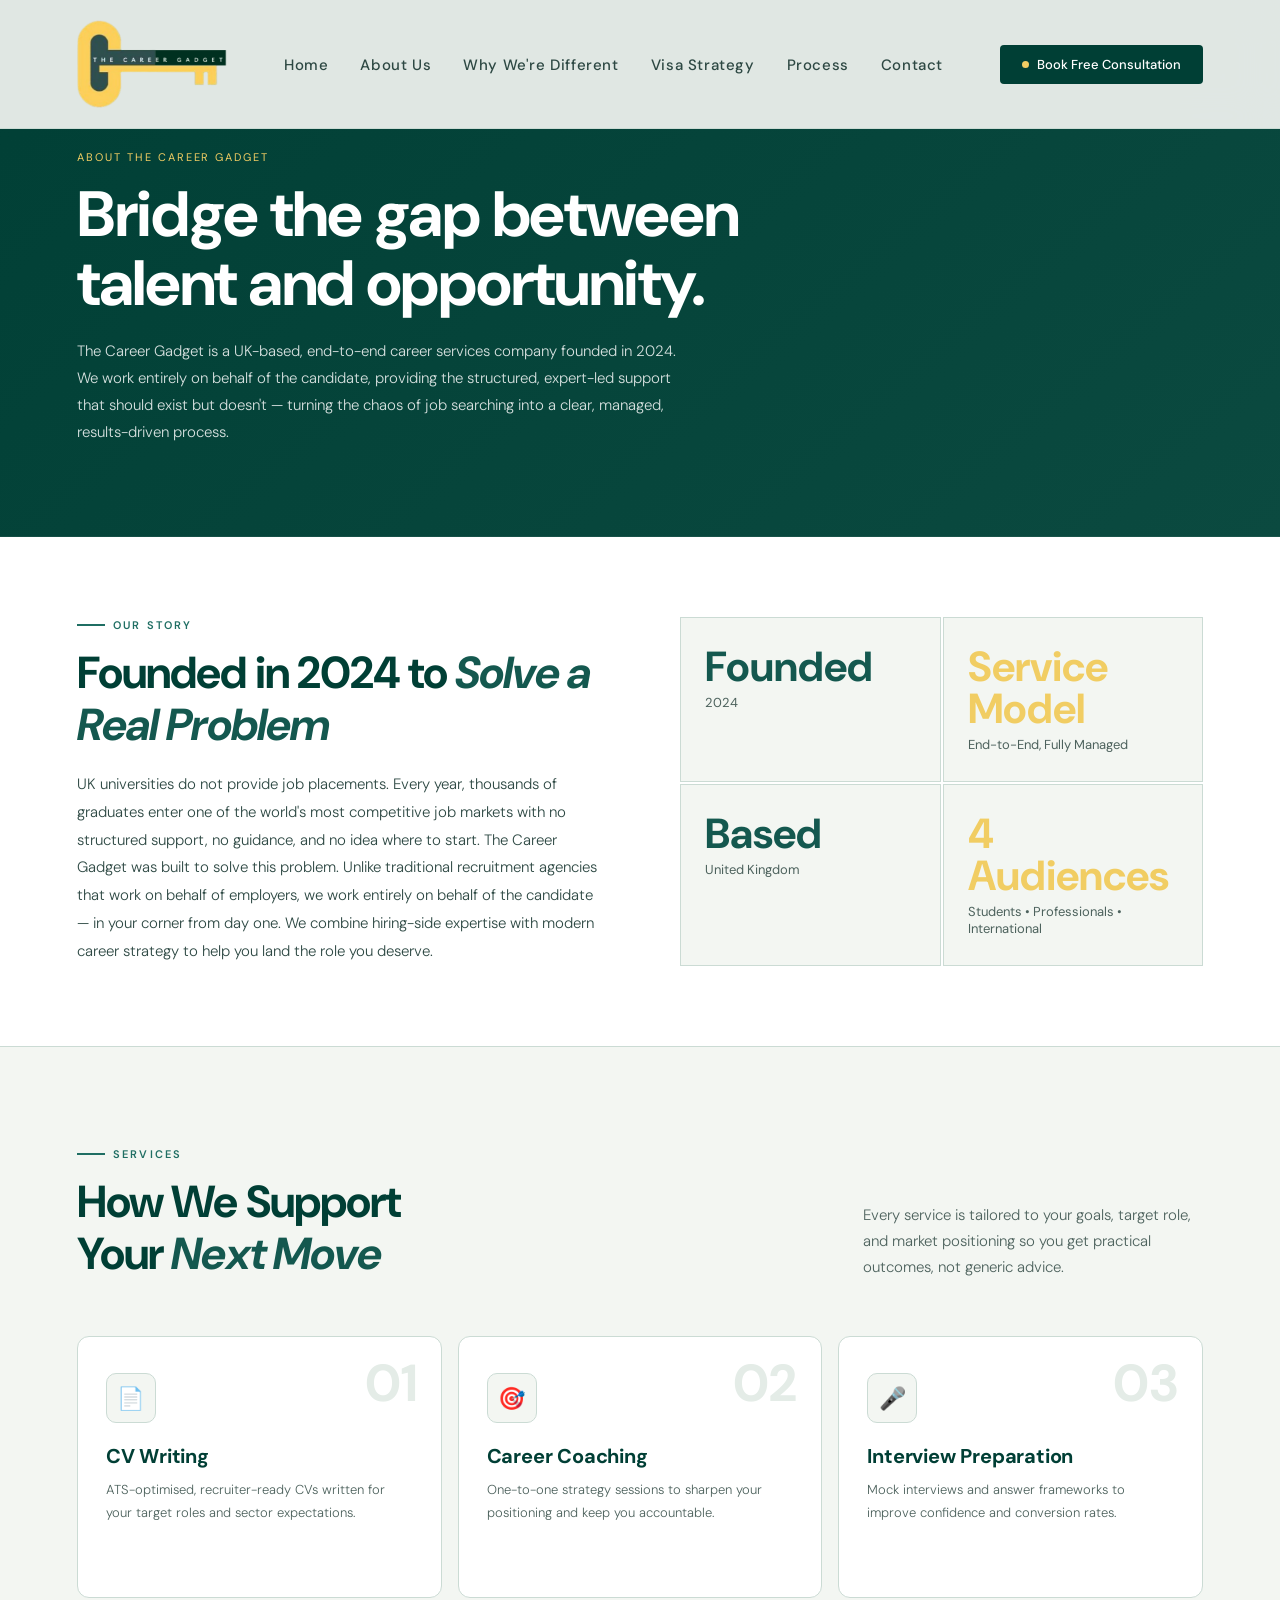
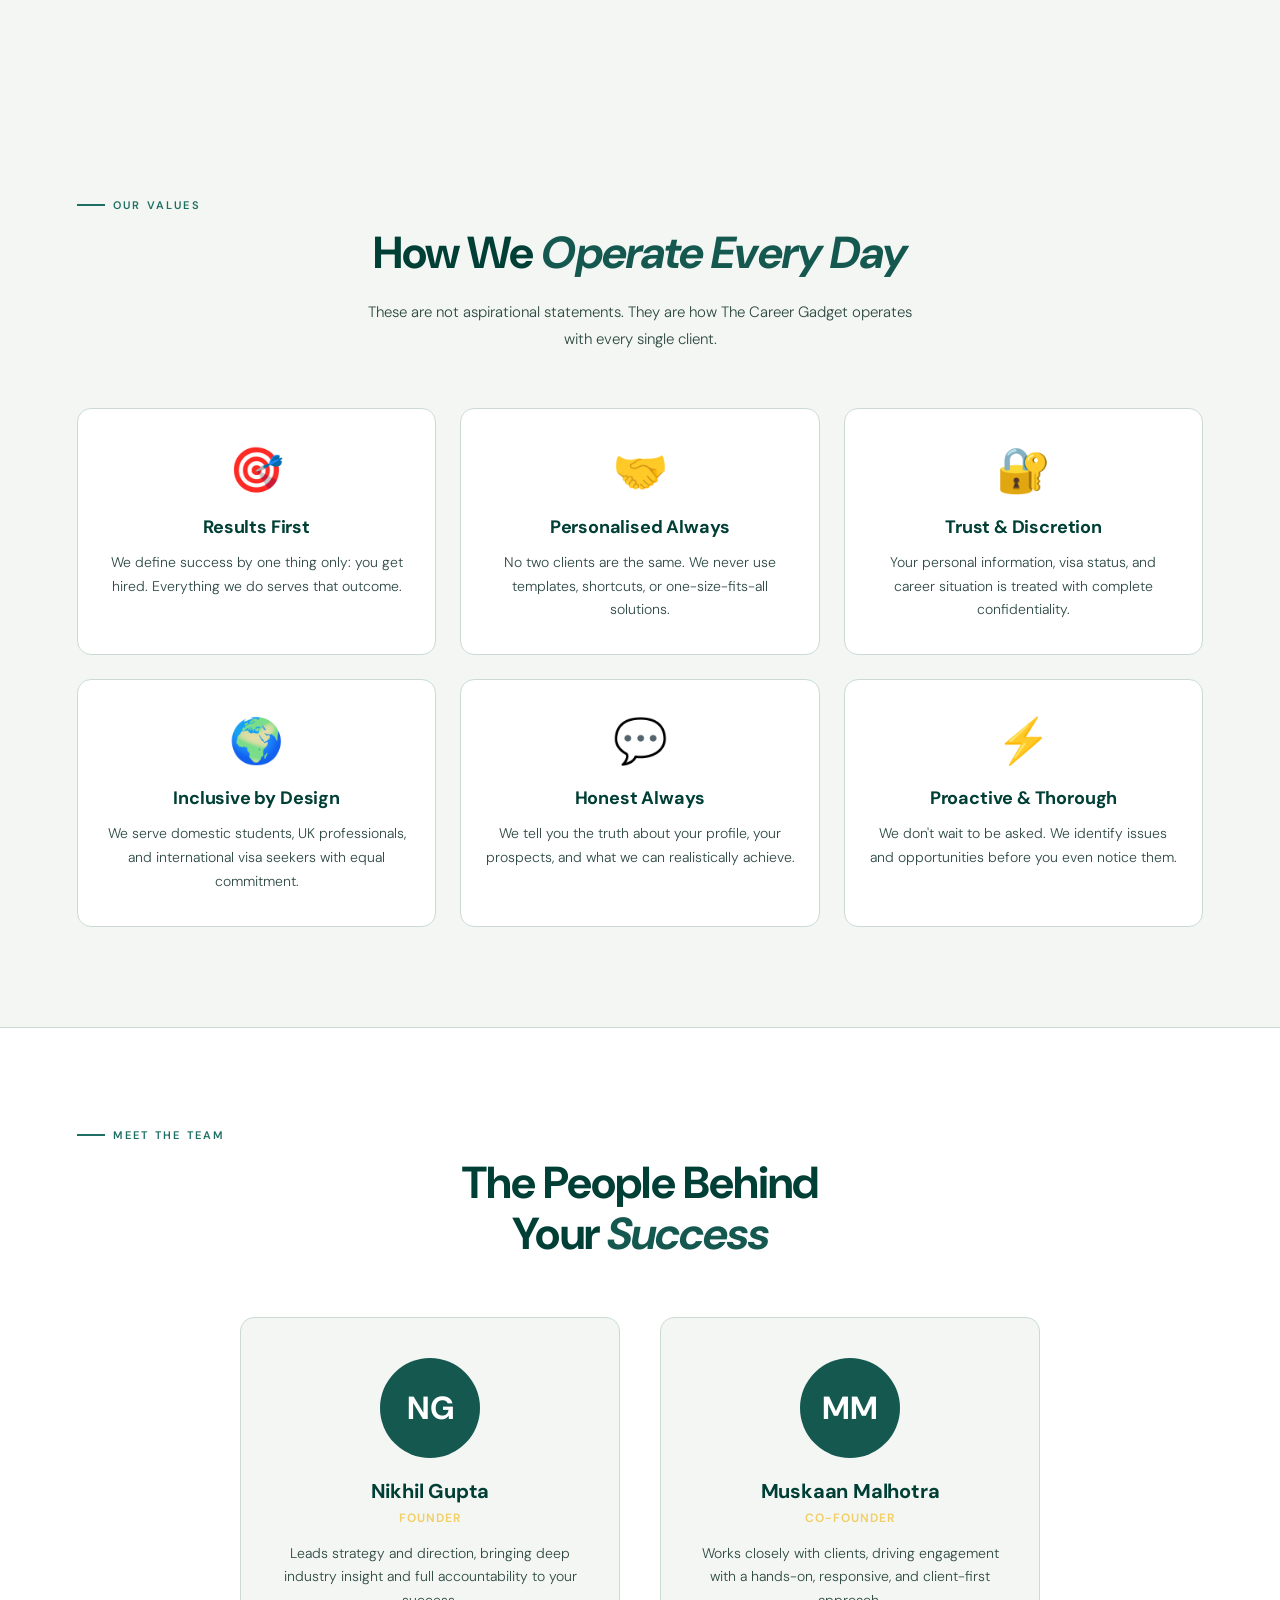
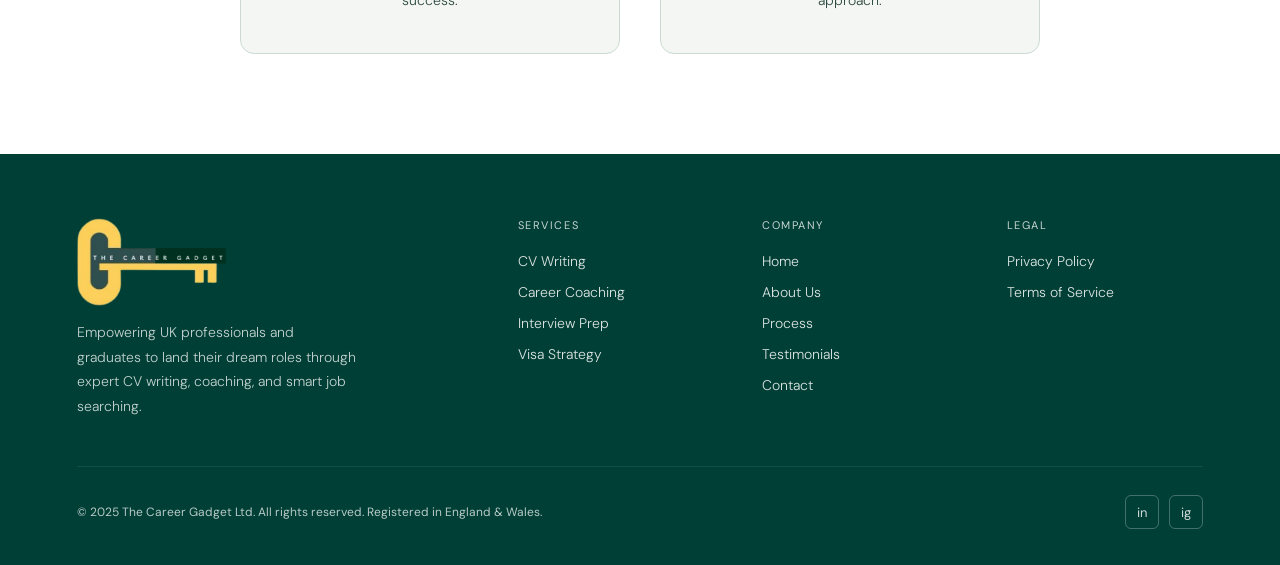
==== about-us/index.html @ 5dcfc193 "route changes" ====
<!DOCTYPE html>
<html lang="en">
<head>
<meta charset="UTF-8"/>
<meta name="viewport" content="width=device-width, initial-scale=1.0"/>
<title>About Us — The Career Gadget</title>
<link href="https://fonts.googleapis.com/css2?family=Playfair+Display:ital,wght@0,400;0,700;1,400;1,700&family=DM+Sans:wght@300;400;500&display=swap" rel="stylesheet"/>
<link rel="stylesheet" href="/css/styles.css"/>
</head>
<body>

<nav id="nav">
  <a href="#" class="logo brand-lockup" aria-label="The Career Gadget">
    <img src="/careerlogo.png" alt="The Career Gadget logo">
  </a>
 <ul class="nav-center" id="navMenu">
    <li><a href="/">Home</a></li>
    <li><a href="/about-us">About Us</a></li>
    <li><a href="/#difference">Why We're Different</a></li>
    <li><a href="/visa-sponsorship">Visa Strategy</a></li>
    <li><a href="/#process">Process</a></li>
    <li><a href="/contact">Contact</a></li>
  </ul>
  <button class="nav-menu-toggle" id="menuToggle" aria-label="Toggle menu">
    <span></span>
    <span></span>
    <span></span>
  </button>
  <a href="/contact" class="nav-btn"><span class="nav-btn-dot"></span> Book Free Consultation</a>
</nav>
<section class="about-page-hero">
  <div class="about-page-tag reveal">About The Career Gadget</div>
  <h1 class="about-page-title reveal">Bridge the gap between talent and opportunity.</h1>
  <p class="about-page-sub reveal">The Career Gadget is a UK-based, end-to-end career services company founded in 2024. We work entirely on behalf of the candidate, providing the structured, expert-led support that should exist but doesn't — turning the chaos of job searching into a clear, managed, results-driven process.</p>
</section>

<section class="about-strip" id="about">
  <div class="about-main reveal">
    <div class="about-text-tag">Our Story</div>
    <h2 class="about-h2">Founded in 2024 to <em>Solve a Real Problem</em></h2>
    <p class="about-body">UK universities do not provide job placements. Every year, thousands of graduates enter one of the world's most competitive job markets with no structured support, no guidance, and no idea where to start. The Career Gadget was built to solve this problem. Unlike traditional recruitment agencies that work on behalf of employers, we work entirely on behalf of the candidate — in your corner from day one. We combine hiring-side expertise with modern career strategy to help you land the role you deserve.</p>
  </div>
  <div class="about-stats reveal reveal-d1">
    <div class="astat"><div class="astat-num blue">Founded</div><div class="astat-label">2024</div></div>
    <div class="astat"><div class="astat-num orange">Service Model</div><div class="astat-label">End-to-End, Fully Managed</div></div>
    <div class="astat"><div class="astat-num blue">Based</div><div class="astat-label">United Kingdom</div></div>
    <div class="astat"><div class="astat-num orange">4 Audiences</div><div class="astat-label">Students • Professionals • International</div></div>
  </div>
</section>

<section class="services" id="services">
  <div class="services-top">
    <div>
      <div class="about-text-tag reveal">Services</div>
      <h2 class="about-h2 reveal" style="margin-bottom:0">How We Support<br>Your <em>Next Move</em></h2>
    </div>
    <p class="services-top-right reveal">Every service is tailored to your goals, target role, and market positioning so you get practical outcomes, not generic advice.</p>
  </div>
  <div class="svc-grid">
    <div class="svc reveal"><div class="svc-num">01</div><div class="svc-ico">📄</div><h3 class="svc-name">CV Writing</h3><p class="svc-desc">ATS-optimised, recruiter-ready CVs written for your target roles and sector expectations.</p><a href="/contact" class="svc-link">Claim Your Free Consultation →</a></div>
    <div class="svc reveal reveal-d1"><div class="svc-num">02</div><div class="svc-ico">🎯</div><h3 class="svc-name">Career Coaching</h3><p class="svc-desc">One-to-one strategy sessions to sharpen your positioning and keep you accountable.</p><a href="/contact" class="svc-link">Claim Your Free Consultation →</a></div>
    <div class="svc reveal reveal-d2"><div class="svc-num">03</div><div class="svc-ico">🎤</div><h3 class="svc-name">Interview Preparation</h3><p class="svc-desc">Mock interviews and answer frameworks to improve confidence and conversion rates.</p><a href="/contact" class="svc-link">Claim Your Free Consultation →</a></div>
  </div>
</section>

<!-- VALUES SECTION -->
<section class="values-section">
  <div class="values-header">
    <div class="about-text-tag reveal">Our Values</div>
    <h2 class="about-h2 reveal">How We <em>Operate Every Day</em></h2>
    <p style="font-size:15px;color:var(--ink3);max-width:560px;margin:0 auto;line-height:1.75;font-weight:300;margin-top:14px;text-align:center;" class="reveal">These are not aspirational statements. They are how The Career Gadget operates with every single client.</p>
  </div>
  <div class="values-grid">
    <div class="value-card reveal">
      <div class="value-icon">🎯</div>
      <h3>Results First</h3>
      <p>We define success by one thing only: you get hired. Everything we do serves that outcome.</p>
    </div>
    <div class="value-card reveal reveal-d1">
      <div class="value-icon">🤝</div>
      <h3>Personalised Always</h3>
      <p>No two clients are the same. We never use templates, shortcuts, or one-size-fits-all solutions.</p>
    </div>
    <div class="value-card reveal reveal-d2">
      <div class="value-icon">🔐</div>
      <h3>Trust & Discretion</h3>
      <p>Your personal information, visa status, and career situation is treated with complete confidentiality.</p>
    </div>
    <div class="value-card reveal reveal-d3">
      <div class="value-icon">🌍</div>
      <h3>Inclusive by Design</h3>
      <p>We serve domestic students, UK professionals, and international visa seekers with equal commitment.</p>
    </div>
    <div class="value-card reveal reveal-d1">
      <div class="value-icon">💬</div>
      <h3>Honest Always</h3>
      <p>We tell you the truth about your profile, your prospects, and what we can realistically achieve.</p>
    </div>
    <div class="value-card reveal reveal-d2">
      <div class="value-icon">⚡</div>
      <h3>Proactive & Thorough</h3>
      <p>We don't wait to be asked. We identify issues and opportunities before you even notice them.</p>
    </div>
  </div>
</section>

<!-- TEAM SECTION -->
<section class="team-section">
  <div class="team-header">
    <div class="about-text-tag reveal">Meet the Team</div>
    <h2 class="about-h2 reveal">The People Behind<br>Your <em>Success</em></h2>
  </div>
  <div class="team-grid">
    <div class="team-member reveal">
      <div class="member-avatar">NG</div>
      <div class="member-info">
        <h3 class="member-name">Nikhil Gupta</h3>
        <div class="member-role">Founder</div>
        <p class="member-bio">Leads strategy and direction, bringing deep industry insight and full accountability to your success.</p>
      </div>
    </div>
    
    <div class="team-member reveal reveal-d1">
      <div class="member-avatar">MM</div>
      <div class="member-info">
        <h3 class="member-name">Muskaan Malhotra</h3>
        <div class="member-role">Co-founder</div>
        <p class="member-bio">Works closely with clients, driving engagement with a hands-on, responsive, and client-first approach.</p>
      </div>
    </div>
  </div>
</section>

<footer>
  <div class="footer-grid">
    <div class="footer-brand">
      <a href="/" class="logo brand-lockup on-dark" aria-label="The Career Gadget">
        <img src="/careerlogo.png" alt="The Career Gadget logo">
      </a>
      <p>Empowering UK professionals and graduates to land their dream roles through expert CV writing, coaching, and smart job searching.</p>
    </div>
    <div class="footer-col"><div class="footer-col-head">Services</div><ul><li><a href="/about-us#services">CV Writing</a></li><li><a href="/about-us#services">Career Coaching</a></li><li><a href="/about-us#services">Interview Prep</a></li><li><a href="/visa-sponsorship">Visa Strategy</a></li></ul></div>
    <div class="footer-col"><div class="footer-col-head">Company</div><ul><li><a href="/#home">Home</a></li><li><a href="/about-us#about">About Us</a></li><li><a href="/#process">Process</a></li><li><a href="/#testimonials">Testimonials</a></li><li><a href="/#contact">Contact</a></li></ul></div>
    <div class="footer-col"><div class="footer-col-head">Legal</div><ul><li><a href="/privacy-policy">Privacy Policy</a></li><li><a href="/terms-of-service">Terms of Service</a></li></ul></div>
  </div>
  <div class="footer-bottom">
    <span class="footer-copy">© 2025 The Career Gadget Ltd. All rights reserved. Registered in England &amp; Wales.</span>
    <div class="footer-socials">
      <a href="https://www.linkedin.com/company/104402816/admin/dashboard/" class="f-social" target="_blank" rel="noopener" aria-label="LinkedIn">in</a>
      <a href="https://www.instagram.com/careergadget?igsh=MW9oeWhsaGYyYWRyaQ==" class="f-social" target="_blank" rel="noopener" aria-label="Instagram">ig</a>
    </div>
  </div>
</footer>

<script src="/js/main.js?v=20260328-2"></script>
</body>
</html>
---- css/styles.css ----
﻿  :root {
    --ink:      #003F35;
    --ink2:     #0B4A40;
    --ink3:     #2D4843;
    --slate:    #4D625D;
    --paper:    #F3F6F2;
    --paper2:   #E4ECE7;
    --white:    #FFFFFF;
    --accent:   #14584F;
    --accent2:  #1F6E63;
    --pop:      #F1CD63;
    --pop2:     #E4BB4B;
    --border:   #CBDBD4;
  }
  *, *::before, *::after { margin:0; padding:0; box-sizing:border-box; }
  html { scroll-behavior:smooth; }
  body { font-family:'DM Sans', sans-serif; background: var(--paper); color: var(--ink); overflow-x: hidden; }

  /* NAV */
  nav {
    position:fixed; top:0; left:0; right:0; z-index:100;
    display:flex; align-items:center; justify-content:space-between;
    padding: 20px 6vw;
    background: rgba(243,246,242,0.92);
    backdrop-filter: blur(20px);
    border-bottom: 1px solid var(--border);
    transition: padding .3s;
  }
  nav.scrolled { padding:13px 6vw; }
  .logo { display:flex; align-items:center; text-decoration:none; }
  .brand-lockup svg, .brand-lockup img { width:150px; height:auto; display:block; }
  .brand-key-c, .brand-key-shaft, .brand-key-tooth { fill:var(--pop); }
  .brand-key-cut { fill:var(--ink); }
  .brand-strip { fill:#3D5250; }
  .brand-text { fill:#F7FAF7; font-family:'DM Sans', sans-serif; font-size:8px; font-weight:500; letter-spacing:4px; dominant-baseline:middle; }
  .brand-lockup.on-dark .brand-strip { fill:#59706C; }
  .brand-lockup.on-dark .brand-text { fill:#FFFFFF; }
  .logo-name { font-family: 'DM Sans', sans-serif; font-size:17px; font-weight:700; color: var(--ink); letter-spacing:-.01em; }
  .logo-name span { color: var(--pop); }
  .nav-center { display:flex; gap:32px; list-style:none; }
  .nav-center a { text-decoration:none; color:var(--ink3); font-size:15px; font-weight:500; letter-spacing:.04em; transition: color .2s; position:relative; }
  .nav-center a::after { content:''; position:absolute; bottom:-4px; left:0; right:0; height:1px; background:var(--pop); transform:scaleX(0); transform-origin:left; transition:transform .25s; }
  .nav-center a:hover { color:var(--ink); }
  .nav-center a:hover::after { transform:scaleX(1); }
  .nav-btn { display:flex; align-items:center; gap:8px; padding:11px 22px; background: var(--ink); color: var(--white); font-family:'DM Sans', sans-serif; font-size:13px; font-weight:500; border:none; border-radius:4px; cursor:pointer; text-decoration:none; transition: background .25s; }
  .nav-btn:hover { background: var(--accent); }
  .nav-btn-dot { width:7px; height:7px; border-radius:50%; background:var(--pop); }

  /* HERO */
  .hero { min-height:100vh; padding:160px 6vw 80px; display:grid; grid-template-columns:1fr 1fr; gap:60px; align-items:center; position:relative; overflow:hidden; background: var(--paper); }
  .hero-label { display:inline-flex; align-items:center; gap:8px; padding:7px 14px; background: var(--white); border:1px solid var(--border); border-radius:100px; font-size:12px; font-weight:500; color:var(--ink3); letter-spacing:.04em; margin-bottom:32px; opacity:0; animation: fadeUp .7s .1s forwards; margin-top:0; }
  .hero-left { position:relative; z-index:1; }
  .hero-label { display:inline-flex; align-items:center; gap:8px; padding:7px 14px; background: var(--white); border:1px solid var(--border); border-radius:100px; font-size:12px; font-weight:500; color:var(--ink3); letter-spacing:.04em; margin-bottom:32px; opacity:0; animation: fadeUp .7s .1s forwards; }
  .hero-label-dot { width:6px; height:6px; border-radius:50%; background:var(--pop); }
  .hero-h1 { font-family: 'DM Sans', sans-serif; font-size: clamp(44px, 5.5vw, 78px); font-weight:700; line-height:1.08; letter-spacing:-.02em; opacity:0; animation: fadeUp .8s .22s forwards; }
  .hero-h1 em { font-style:italic; color:var(--pop); }
  .hero-h1 .uw { position:relative; white-space:nowrap; }
  .hero-h1 .uw::after { content:''; position:absolute; bottom:4px; left:0; right:0; height:3px; background: var(--accent); border-radius:2px; }
  .hero-body { margin-top:24px; font-size:17px; line-height:1.8; font-weight:300; color:var(--ink3); max-width:460px; opacity:0; animation: fadeUp .8s .36s forwards; }
  .hero-ctas { display:flex; gap:12px; margin-top:40px; flex-wrap:wrap; opacity:0; animation: fadeUp .8s .48s forwards; }
  .cta-main { padding:16px 32px; background: var(--pop); color: var(--ink); font-family:'DM Sans', sans-serif; font-size:14px; font-weight:700; border:none; border-radius:4px; cursor:pointer; text-decoration:none; transition: background .25s, transform .25s, box-shadow .25s; box-shadow: 0 6px 24px rgba(241,205,99,.28); }
  .cta-main:hover { background:var(--pop2); transform:translateY(-2px); box-shadow:0 12px 32px rgba(241,205,99,.35); }
  .cta-link { padding:16px 28px; background: transparent; color: var(--ink); font-family:'DM Sans', sans-serif; font-size:14px; font-weight:500; border: 1px solid var(--border); border-radius:4px; cursor:pointer; text-decoration:none; display:flex; align-items:center; gap:8px; transition: border-color .25s, color .25s; }
  .cta-link:hover { border-color:var(--ink); }
  .cta-link-arrow { transition: transform .25s; }
  .cta-link:hover .cta-link-arrow { transform:translateX(4px); }
  .hero-trust { margin-top:48px; display:flex; align-items:center; gap:20px; opacity:0; animation: fadeUp .8s .6s forwards; }
  .hero-avatars { display:flex; }
  .hero-avatar { width:34px; height:34px; border-radius:50%; border:2px solid var(--paper); display:flex; align-items:center; justify-content:center; font-size:11px; font-weight:700; margin-left:-8px; background:var(--accent); color:var(--white); }
  .hero-avatar:first-child { margin-left:0; }
  .hero-avatar:nth-child(2) { background:#2B6C63; }
  .hero-avatar:nth-child(3) { background:#1F5A52; }
  .hero-avatar:nth-child(4) { background:var(--pop); color:var(--ink); }
  .hero-trust-text { font-size:13px; color:var(--ink3); }
  .hero-trust-text strong { color:var(--ink); }

  /* HERO RIGHT */
  .hero-right { position:relative; z-index:1; opacity:0; animation: fadeUp .9s .5s forwards; }
  .hero-card-main { background: var(--white); border: 1px solid var(--border); border-radius:16px; padding:32px; box-shadow: 0 20px 60px rgba(0,0,0,.07); }
  .hcm-top { display:flex; justify-content:space-between; align-items:flex-start; margin-bottom:24px; }
  .hcm-label { font-size:11px; letter-spacing:.1em; text-transform:uppercase; color:var(--ink3); }
  .hcm-score { font-family: 'DM Sans', sans-serif; font-size:48px; font-weight:700; line-height:1; color:var(--ink); }
  .hcm-score span { font-size:20px; color:var(--slate); }
  .hcm-status { padding:6px 12px; background:#E9F3EE; color:#1E6A50; font-size:11px; font-weight:500; border-radius:100px; }
  .hcm-name { font-size:16px; font-weight:500; margin-bottom:2px; }
  .hcm-role { font-size:13px; color:var(--ink3); margin-bottom:20px; }
  .skill-bars { display:flex; flex-direction:column; gap:12px; }
  .sbar-top { display:flex; justify-content:space-between; font-size:12px; margin-bottom:5px; }
  .sbar-label { color:var(--ink3); }
  .sbar-val { font-weight:500; }
  .sbar-track { height:5px; background:var(--paper2); border-radius:3px; }
  .sbar-fill { height:5px; border-radius:3px; }
  .sbar-fill.blue { background: var(--accent); }
  .sbar-fill.orange { background: var(--pop); }
  .sbar-fill.green { background: #4CAF50; }
  .hero-mini-cards { display:grid; grid-template-columns:1fr 1fr; gap:12px; margin-top:12px; }
  .hero-mini { background:var(--paper); border:1px solid var(--border); border-radius:10px; padding:16px; }
  .hero-mini-icon { font-size:20px; margin-bottom:8px; }
  .hero-mini-val { font-family: 'DM Sans', sans-serif; font-size:26px; font-weight:700; line-height:1; }
  .hero-mini-val.orange { color:var(--pop); }
  .hero-mini-val.blue { color:var(--accent); }
  .hero-mini-sub { font-size:11px; color:var(--ink3); margin-top:3px; }
  .hero-card-float { position:absolute; bottom:-24px; left:-20px; background:var(--ink); color:var(--white); border-radius:12px; padding:16px 20px; box-shadow:0 16px 48px rgba(0,0,0,.18); display:flex; align-items:center; gap:12px; min-width:220px; }
  .hcf-icon { font-size:22px; }
  .hcf-text { font-size:12px; font-weight:500; }
  .hcf-sub { font-size:11px; color:rgba(255,255,255,.78); margin-top:2px; }

  /* MARQUEE */
  .marquee-bar { background:var(--ink); color:var(--white); padding:14px 0; overflow:hidden; white-space:nowrap; border-top:1px solid rgba(255,255,255,.05); }
  .marquee-inner { display:inline-flex; gap:48px; animation: marquee 25s linear infinite; }
  .marquee-item { font-size:13px; font-weight:300; letter-spacing:.06em; display:flex; align-items:center; gap:14px; flex-shrink:0; }
  .marquee-dot { width:5px; height:5px; border-radius:50%; background:var(--pop); }
  @keyframes marquee { from { transform:translateX(0); } to { transform:translateX(-50%); } }

  /* ABOUT */
  .about-strip { padding:80px 6vw; background:var(--white); display:grid; grid-template-columns:1fr 1fr; gap:80px; align-items:center; border-bottom:1px solid var(--border); }
  .about-text-tag { font-size:11px; letter-spacing:.2em; text-transform:uppercase; color:var(--accent2); font-weight:600; margin-bottom:16px; display:flex; align-items:center; gap:8px; }
  .about-text-tag::before { content:''; width:28px; height:2px; background:var(--accent2); }
  .about-h2 { font-family: 'DM Sans', sans-serif; font-size: clamp(28px, 3.5vw, 46px); font-weight:700; line-height:1.15; letter-spacing:-.02em; margin-bottom:20px; }
  .about-h2 em { font-style:italic; color:var(--accent); }
  .about-body { font-size:15px; line-height:1.85; color:var(--ink3); font-weight:300; }
  .about-stats { display:grid; grid-template-columns:1fr 1fr; gap:2px; }
  .astat { background:var(--paper); padding:28px 24px; border:1px solid var(--border); }
  .astat-num { font-family: 'DM Sans', sans-serif; font-size:42px; font-weight:700; line-height:1; }
  .astat-num.orange { color:var(--pop); }
  .astat-num.blue { color:var(--accent); }
  .astat-label { font-size:13px; color:var(--slate); margin-top:6px; }

  /* SERVICES */
  .services { padding:100px 6vw; background:var(--paper); }
  .services-top { display:flex; justify-content:space-between; align-items:flex-end; margin-bottom:56px; flex-wrap:wrap; gap:24px; }
  .services-top-right { max-width:340px; font-size:15px; color:var(--slate); line-height:1.75; font-weight:300; }
  .svc-grid { display:grid; grid-template-columns:repeat(3, 1fr); gap:16px; }
  .svc { background:var(--white); border:1px solid var(--border); border-radius:12px; padding:36px 28px; position:relative; overflow:hidden; cursor:default; transition: border-color .3s, transform .3s, box-shadow .3s; }
  .svc:hover { border-color:var(--accent); transform:translateY(-4px); box-shadow:0 16px 48px rgba(0,0,0,.07); }
  .svc-num { position:absolute; top:20px; right:24px; font-family:'DM Sans', sans-serif; font-size:52px; font-weight:700; line-height:1; color:var(--paper2); transition:color .3s; }
  .svc:hover .svc-num { color:rgba(241,205,99,.14); }
  .svc-ico { width:50px; height:50px; border-radius:10px; background:var(--paper); border:1px solid var(--border); display:flex; align-items:center; justify-content:center; font-size:22px; margin-bottom:20px; transition: background .3s, border-color .3s; }
  .svc:hover .svc-ico { background:rgba(241,205,99,.18); border-color:rgba(241,205,99,.35); }
  .svc-name { font-family: 'DM Sans', sans-serif; font-size:20px; font-weight:700; margin-bottom:10px; letter-spacing:-.01em; }
  .svc-desc { font-size:13px; line-height:1.75; color:var(--slate); font-weight:300; }
  .svc-link { display:inline-flex; align-items:center; gap:6px; margin-top:18px; font-size:13px; font-weight:500; color:var(--accent); text-decoration:none; opacity:0; transform:translateY(4px); transition: opacity .3s, transform .3s; }
  .svc:hover .svc-link { opacity:1; transform:translateY(0); }

  /* PROCESS */
  .process { padding:100px 6vw; background:var(--ink); color:var(--white); }
  .process-top { text-align:center; margin-bottom:72px; }
  .process-tag { display:inline-block; font-size:11px; letter-spacing:.18em; text-transform:uppercase; color:var(--pop); margin-bottom:16px; }
  .process-h2 { font-family: 'DM Sans', sans-serif; font-size: clamp(32px, 4vw, 52px); font-weight:700; letter-spacing:-.02em; line-height:1.1; color:var(--white); }
  .process-h2 em { font-style:italic; color:var(--pop); }
  .process-steps-row { display:grid; grid-template-columns:repeat(5, 1fr); gap:0; position:relative; }
  .process-steps-row::before { content:''; position:absolute; top:44px; left:12.5%; right:12.5%; height:1px; background: repeating-linear-gradient(90deg, rgba(241,205,99,.55) 0, rgba(241,205,99,.55) 8px, transparent 8px, transparent 16px); }
  .pstep { padding:0 24px; text-align:center; position:relative; z-index:1; }
  .pstep-circle { width:88px; height:88px; border-radius:50%; background: var(--ink2); border:1px solid rgba(255,255,255,.1); display:flex; flex-direction:column; align-items:center; justify-content:center; margin:0 auto 24px; font-family: 'DM Sans', sans-serif; transition: background .3s, border-color .3s; }
  .pstep:hover .pstep-circle { background:var(--pop); border-color:var(--pop); }
  .pstep-circle-num { font-size:28px; font-weight:700; line-height:1; }
  .pstep-circle-sub { font-size:9px; letter-spacing:.1em; text-transform:uppercase; color:rgba(255,255,255,.74); margin-top:2px; }
  .pstep-title { font-family: 'DM Sans', sans-serif; font-size:18px; font-weight:700; margin-bottom:10px; }
  .pstep-desc { font-size:13px; color:rgba(255,255,255,.78); line-height:1.7; font-weight:300; }
  .pstep:hover .pstep-circle,
  .pstep:hover .pstep-circle .pstep-circle-sub { color:var(--ink); }

  /* TESTIMONIALS */
  .testimonials { padding:100px 6vw; background:var(--paper2); }
  .testi-top { display:flex; justify-content:space-between; align-items:flex-end; margin-bottom:56px; flex-wrap:wrap; gap:20px; }
  .testi-h2 { font-family: 'DM Sans', sans-serif; font-size: clamp(32px, 4vw, 50px); font-weight:700; letter-spacing:-.02em; line-height:1.1; }
  .testi-h2 em { font-style:italic; color:var(--pop); }
  .testi-link { font-size:14px; color:var(--ink3); text-decoration:none; display:flex; align-items:center; gap:6px; }
  .testi-link:hover { color:var(--ink); }
  .testi-grid { display:grid; grid-template-columns:1.2fr 1fr 1fr; gap:16px; }
  .tcard { background:var(--white); border:1px solid var(--border); border-radius:12px; padding:32px; display:flex; flex-direction:column; justify-content:space-between; transition: box-shadow .3s, transform .3s; }
  .tcard:hover { box-shadow:0 20px 60px rgba(0,0,0,.07); transform:translateY(-3px); }
  .tcard.featured { background:var(--ink); color:var(--white); border-color:var(--ink); }
  .tcard-stars { color:var(--pop); font-size:14px; margin-bottom:16px; }
  .tcard-quote { font-family: 'DM Sans', sans-serif; font-size:15px; line-height:1.85; font-style:italic; color:var(--ink3); flex:1; }
  .tcard.featured .tcard-quote { color:rgba(255,255,255,.8); }
  .tcard-sep { height:1px; background:var(--border); margin:20px 0; }
  .tcard.featured .tcard-sep { background:rgba(255,255,255,.1); }
  .tcard-foot { display:flex; flex-direction:column; align-items:center; gap:12px; text-align:center; }
  .tcard-av { width:40px; height:40px; border-radius:50%; flex-shrink:0; display:flex; align-items:center; justify-content:center; font-weight:700; font-size:14px; color:var(--white); background:var(--accent); }
  .tcard.featured .tcard-av { background:var(--pop); }
  .tcard-name { font-size:14px; font-weight:500; }
  .tcard.featured .tcard-name { color:var(--white); }
  .tcard-role { font-size:12px; color:var(--slate); margin-top:1px; }
  .tcard.featured .tcard-role { color:rgba(255,255,255,.78); }

  /* MEET THE TEAM */
  .team { padding:100px 6vw; background:var(--white); }
  .team-top { text-align:center; margin-bottom:64px; }
  .team-tag { font-size:11px; letter-spacing:.18em; text-transform:uppercase; color:var(--pop); margin-bottom:14px; }
  .team-h2 { font-family: 'DM Sans', sans-serif; font-size:clamp(32px, 4vw, 52px); font-weight:700; letter-spacing:-.02em; line-height:1.1; }
  .team-h2 em { font-style:italic; color:var(--accent); }
  .team-sub { font-size:15px; color:var(--slate); margin-top:14px; font-weight:300; max-width:560px; margin-left:auto; margin-right:auto; line-height:1.75; }
  .team-grid { display:grid; grid-template-columns:repeat(4, 1fr); gap:24px; }
  .tcard { background:var(--paper); border:1px solid var(--border); border-radius:16px; padding:36px 24px 28px; display:flex; flex-direction:column; align-items:center; text-align:center; transition:border-color .3s, transform .3s, box-shadow .3s; }
  .tcard:hover { border-color:var(--accent); transform:translateY(-5px); box-shadow:0 24px 64px rgba(0,63,53,.09); }
  .tcard-avatar { width:76px; height:76px; border-radius:50%; display:flex; align-items:center; justify-content:center; font-family: 'DM Sans', sans-serif; font-size:22px; font-weight:700; color:var(--white); margin-bottom:20px; flex-shrink:0; box-shadow:0 6px 20px rgba(0,0,0,.15); }
  .tcard-name { font-family: 'DM Sans', sans-serif; font-size:18px; font-weight:700; color:var(--ink); letter-spacing:-.01em; margin-bottom:6px; }
  .tcard-role { font-size:11px; letter-spacing:.12em; text-transform:uppercase; color:var(--accent2); font-weight:600; margin-bottom:16px; line-height:1.5; }
  .tcard-bio { font-size:13.5px; color:var(--slate); line-height:1.75; font-weight:300; flex:1; margin-bottom:24px; }
  .tcard-link { font-size:13px; font-weight:500; color:var(--accent); text-decoration:none; letter-spacing:.02em; border-bottom:1px solid var(--border); padding-bottom:2px; transition:color .2s, border-color .2s; }
  .tcard-link:hover { color:var(--ink); border-color:var(--ink); }

  /* CTA */
  .cta { padding:100px 6vw; background:var(--paper); display:grid; grid-template-columns:1fr 1fr; gap:80px; align-items:center; border-top:1px solid var(--border); }
  .cta-tag { font-size:11px; letter-spacing:.18em; text-transform:uppercase; color:var(--pop); margin-bottom:16px; display:block; }
  .cta-h2 { font-family: 'DM Sans', sans-serif; font-size: clamp(34px, 4vw, 54px); font-weight:700; line-height:1.1; letter-spacing:-.02em; margin-bottom:20px; }
  .cta-h2 em { font-style:italic; color:var(--pop); }
  .cta-body { font-size:15px; color:var(--slate); line-height:1.8; font-weight:300; margin-bottom:36px; }
  .cta-btns { display:flex; gap:12px; flex-wrap:wrap; }
  .cta-right { display:flex; flex-direction:column; gap:16px; }
  .cta-form-card { background:var(--white); border:1px solid var(--border); border-radius:12px; padding:32px; box-shadow:0 8px 32px rgba(0,0,0,.05); }
  .form-label { font-size:12px; font-weight:500; color:var(--ink3); margin-bottom:6px; display:block; }
  .form-input { width:100%; padding:11px 14px; background:var(--paper); border:1px solid var(--border); border-radius:6px; font-family:'DM Sans', sans-serif; font-size:14px; color:var(--ink); outline:none; transition:border-color .2s; margin-bottom:14px; }
  .form-input:focus { border-color:var(--accent); }
  .form-row { display:grid; grid-template-columns:1fr 1fr; gap:12px; }
  .form-btn { width:100%; padding:14px; background:var(--pop); color:var(--ink); font-family:'DM Sans', sans-serif; font-size:14px; font-weight:700; border:none; border-radius:6px; cursor:pointer; transition:background .25s; margin-top:4px; }
  .form-btn:hover { background:var(--pop2); }
  .form-note { font-size:11px; color:var(--ink3); text-align:center; margin-top:10px; }

  /* FOOTER */
  footer { background:var(--ink); color:var(--white); padding:64px 6vw 36px; }
  .footer-grid { display:grid; grid-template-columns:2fr 1fr 1fr 1fr; gap:48px; margin-bottom:48px; }
  .footer-brand p { font-size:14px; color:rgba(255,255,255,.76); line-height:1.75; font-weight:300; max-width:280px; margin-top:14px; }
  .footer-col-head { font-size:11px; letter-spacing:.14em; text-transform:uppercase; color:rgba(255,255,255,.78); margin-bottom:18px; }
  .footer-col ul { list-style:none; display:flex; flex-direction:column; gap:10px; }
  .footer-col ul a { font-size:14px; color:rgba(255,255,255,.86); text-decoration:none; font-weight:300; transition:color .2s; }
  .footer-col ul a:hover { color:var(--white); }
  .footer-bottom { border-top:1px solid rgba(255,255,255,.08); padding-top:28px; display:flex; justify-content:space-between; align-items:center; flex-wrap:wrap; gap:12px; }
  .footer-copy { font-size:12px; color:rgba(255,255,255,.72); }
  .footer-socials { display:flex; gap:10px; }
  .f-social { width:34px; height:34px; border-radius:6px; border:1px solid rgba(255,255,255,.26); display:flex; align-items:center; justify-content:center; color:rgba(255,255,255,.8); text-decoration:none; font-size:13px; transition:border-color .2s, color .2s; }
  .f-social:hover { border-color:var(--pop); color:var(--pop); }

  /* ANIMATIONS */
  @keyframes fadeUp { from { opacity:0; transform:translateY(24px); } to { opacity:1; transform:translateY(0); } }
  .reveal { opacity:0; transform:translateY(28px); transition: opacity .7s, transform .7s; }
  .reveal.on { opacity:1; transform:translateY(0); }
  .reveal-d1 { transition-delay:.1s; }
  .reveal-d2 { transition-delay:.2s; }
  .reveal-d3 { transition-delay:.3s; }
  .reveal-d4 { transition-delay:.4s; }

  /* NEW HERO CARD STYLES */
  .hcm-badge { font-size:11px; letter-spacing:.2em; text-transform:uppercase; color:var(--accent2); font-weight:600; margin-bottom:20px; display:flex; align-items:center; gap:8px; }
  .hcm-badge::before { content:''; width:24px; height:2px; background:var(--accent2); }
  .hcm-list { display:flex; flex-direction:column; gap:14px; }
  .hcm-item { display:flex; gap:12px; align-items:flex-start; }
  .hcm-icon { color:var(--pop); font-weight:700; font-size:16px; flex-shrink:0; }
  .hcm-item-title { font-size:14px; font-weight:600; color:var(--ink); }
  .hcm-item-desc { font-size:12px; color:var(--ink3); margin-top:2px; }

  /* COMPARISON SECTION */
  .comparison-section { padding:100px 6vw; background:var(--white); }
  .comp-header { text-align:center; margin-bottom:56px; }
  .comp-tag { font-size:11px; letter-spacing:.18em; text-transform:uppercase; color:var(--pop); display:block; margin-bottom:14px; }
  .comp-title { font-family: 'DM Sans', sans-serif; font-size:clamp(32px, 4vw, 52px); font-weight:700; letter-spacing:-.02em; line-height:1.1; }
  .comp-title em { font-style:italic; color:var(--accent); }
  .comp-subtitle { font-size:16px; color:var(--ink3); margin-top:12px; font-weight:500; letter-spacing:-.01em; }
  .comp-table-wrap { overflow-x:auto; margin-bottom:40px; -webkit-overflow-scrolling:touch; }
  .comp-table { width:100%; border-collapse:collapse; }
  .comp-table thead { background:var(--paper); }
  .comp-table th { padding:18px 20px; text-align:left; font-size:12px; font-weight:600; letter-spacing:.08em; text-transform:uppercase; color:var(--ink3); border-bottom:1px solid var(--border); }
  .comp-th-label { text-align:left; }
  .comp-th-trad { min-width:150px; }
  .comp-th-us { min-width:200px; background:rgba(241,205,99,.08); }
  .comp-table tbody tr { border-bottom:1px solid var(--border); }
  .comp-table tbody tr:last-child { border-bottom:none; }
  .comp-table td { padding:18px 20px; font-size:14px; color:var(--ink3); }
  .comp-row-label { font-weight:600; color:var(--ink); width:160px; background:var(--paper); }
  .comp-table button { background:transparent; border:none; padding:0; cursor:pointer; }
  .comp-table td.highlight { background:rgba(241,205,99,.06); color:var(--ink); font-weight:500; }
  .comp-quote { text-align:center; max-width:680px; margin:0 auto; }
  .comp-quote-text { font-family: 'DM Sans', sans-serif; font-size:20px; line-height:1.8; color:var(--ink); font-style:italic; }

  /* AUDIENCE SECTION */
  .audiences { padding:100px 6vw; background:var(--paper); }
  .audiences-top { text-align:center; margin-bottom:56px; }
  .audience-grid { display:grid; grid-template-columns:repeat(4, 1fr); gap:20px; }
  .aud-card { background:var(--white); border:1px solid var(--border); border-radius:14px; padding:32px 24px; display:flex; flex-direction:column; transition:border-color .3s, transform .3s, box-shadow .3s; cursor:default; }
  .aud-card:hover { border-color:var(--accent); transform:translateY(-4px); box-shadow:0 24px 64px rgba(0,63,53,.09); }
  .aud-icon { font-size:40px; margin-bottom:16px; }
  .aud-card h3 { font-family: 'DM Sans', sans-serif; font-size:18px; font-weight:700; margin-bottom:8px; letter-spacing:-.01em; }
  .aud-desc { font-size:13px; color:var(--ink3); margin-bottom:8px; font-weight:500; }
  .aud-desc-detail { font-size:13px; color:var(--ink3); margin-bottom:18px; font-weight:300; line-height:1.6; }
  .aud-benefits { list-style:none; flex:1; margin-bottom:20px; }
  .aud-benefits li { font-size:13px; color:var(--ink3); display:flex; gap:8px; align-items:flex-start; margin-bottom:10px; }
  .aud-benefits li::before { content:'✓'; color:var(--pop); font-weight:700; flex-shrink:0; }
  .aud-cta { display:inline-flex; align-items:center; gap:6px; font-size:13px; font-weight:500; color:var(--accent); text-decoration:none; transition:gap .2s; }
  .aud-cta:hover { gap:10px; }

  /* TRUST ARCHITECTURE SECTION */
  .trust-section { padding:100px 6vw; background:var(--white); }
  .trust-header { text-align:center; margin-bottom:56px; }
  .trust-intro { font-size:15px; color:var(--ink3); margin-top:12px; font-weight:300; }
  .trust-grid { display:grid; grid-template-columns:repeat(3, 1fr); gap:32px; }
  .trust-card { background:var(--paper); border:1px solid var(--border); border-radius:14px; padding:32px 24px; transition:border-color .3s, transform .3s, box-shadow .3s; }
  .trust-card:hover { border-color:var(--accent); transform:translateY(-4px); box-shadow:0 24px 64px rgba(0,63,53,.09); }
  .trust-num { font-family: 'DM Sans', sans-serif; font-size:28px; font-weight:700; color:var(--pop); margin-bottom:12px; }
  .trust-card h3 { font-family: 'DM Sans', sans-serif; font-size:16px; font-weight:700; margin-bottom:8px; letter-spacing:-.01em; }
  .trust-card p { font-size:13px; color:var(--ink3); line-height:1.7; font-weight:300; }
  @media(max-width: 960px) {
    .trust-grid {
      grid-template-columns: repeat(2, 1fr);
    }
  }
  @media(max-width: 600px) {
    .trust-grid {
      grid-template-columns: 1fr;
    }
  }


  /* FOUNDER SECTION */
  .founder-section { display:grid; grid-template-columns:1fr 1.5fr; gap:60px; align-items:center; }
  .founder-left { display:flex; justify-content:center; }
  .founder-avatar { width:180px; height:180px; border-radius:50%; background:var(--accent); color:var(--white); display:flex; align-items:center; justify-content:center; font-family: 'DM Sans', sans-serif; font-size:56px; font-weight:700; box-shadow:0 20px 60px rgba(0,63,53,.18); }
  .founder-right { }
  .founder-name { font-family: 'DM Sans', sans-serif; font-size:28px; font-weight:700; margin-bottom:4px; letter-spacing:-.01em; }
  .founder-title { font-size:14px; color:var(--pop); font-weight:600; margin-bottom:20px; text-transform:uppercase; letter-spacing:.08em; }
  .founder-bio { font-size:16px; line-height:1.85; color:var(--ink); margin-bottom:16px; }
  .founder-story { font-size:15px; line-height:1.8; color:var(--ink3); margin-bottom:16px; font-weight:300; }
  .founder-closing { font-size:15px; line-height:1.8; color:var(--ink); margin-top:24px; }

  /* TEAM SECTION */
  .team-section { padding:100px 6vw; background:var(--white); border-top:1px solid var(--border); }
  .team-header { text-align:center; margin-bottom:56px; }
  .team-grid { display:grid; grid-template-columns:repeat(2, 1fr); gap:40px; max-width:800px; margin:0 auto; }
  .team-member { background:var(--paper); border:1px solid var(--border); border-radius:14px; padding:40px 32px; display:flex; flex-direction:column; align-items:center; text-align:center; transition:border-color .3s, transform .3s, box-shadow .3s; }
  .team-member:hover { border-color:var(--accent); transform:translateY(-4px); box-shadow:0 24px 64px rgba(0,63,53,.09); }
  .member-avatar { width:100px; height:100px; border-radius:50%; background:var(--accent); color:var(--white); display:flex; align-items:center; justify-content:center; font-family:'DM Sans', sans-serif; font-size:32px; font-weight:700; margin-bottom:20px; }
  .member-info { flex:1; }
  .member-name { font-family:'DM Sans', sans-serif; font-size:20px; font-weight:700; margin-bottom:6px; letter-spacing:-.01em; }
  .member-role { font-size:12px; color:var(--pop); font-weight:600; text-transform:uppercase; letter-spacing:.08em; margin-bottom:16px; }
  .member-bio { font-size:14px; line-height:1.7; color:var(--ink3); font-weight:300; }

  /* HERO TRUST BADGE */
  .hero-trust-badge { font-size:20px; }

  /* PROCESS RESPONSIVE */
  @media(min-width:600px) {
    .process-steps-row { grid-template-columns:repeat(5, 1fr); }
    .process-steps-row::before { left:10%; right:10%; }
  }


  /* PLACED AT */
  .placed-at { background:var(--white); border-bottom:1px solid var(--border); padding:22px 6vw; display:flex; align-items:center; gap:28px; }
  .placed-at-label { font-size:11px; letter-spacing:.12em; text-transform:uppercase; color:var(--ink3); white-space:nowrap; flex-shrink:0; }
  .carousel-wrap { flex:1; overflow:hidden; max-width:100%; }
  .carousel-track { display:flex; align-items:center; animation: scroll-carousel 30s linear infinite; gap:0; white-space:nowrap; will-change:transform; }
  @keyframes scroll-carousel { 0% { transform: translateX(0); } 100% { transform: translateX(-50%); } }
  .placed-logo { font-family:'DM Sans', sans-serif; font-size:14px; font-weight:600; color:var(--ink3); padding:6px 20px; border-right:1px solid var(--border); white-space:nowrap; letter-spacing:.01em; }
  .placed-logo:last-child { border-right:none; }

  /* RESULTS STRIP */
  .results-strip { background:var(--ink); padding:72px 6vw; }
  .results-strip-top { text-align:center; margin-bottom:52px; }
  .results-strip-tag { font-size:11px; letter-spacing:.18em; text-transform:uppercase; color:var(--pop); margin-bottom:12px; display:block; }
  .results-strip-h2 { font-family: 'DM Sans', sans-serif; font-size:clamp(28px,3.5vw,44px); font-weight:700; color:var(--white); letter-spacing:-.02em; line-height:1.1; }
  .results-strip-h2 em { font-style:italic; color:var(--pop); }
  .results-grid { display:grid; grid-template-columns:repeat(4,1fr); gap:1px; background:rgba(255,255,255,.07); border:1px solid rgba(255,255,255,.07); border-radius:14px; overflow:hidden; }
  .result-item { background:var(--ink2); padding:36px 28px; transition:background .3s; }
  .result-item:hover { background:#145145; }
  .result-num { font-family: 'DM Sans', sans-serif; font-size:52px; font-weight:700; line-height:1; color:var(--pop); margin-bottom:6px; }
  .result-label { font-size:14px; font-weight:500; color:var(--white); margin-bottom:14px; }
  .result-proof { font-size:12px; color:rgba(255,255,255,.74); line-height:1.65; font-style:italic; border-top:1px solid rgba(255,255,255,.12); padding-top:12px; }

  /* FEATURE SPOTLIGHT */
  .feature-spot { padding:100px 6vw; background:var(--white); }
  .feature-spot-top { text-align:center; margin-bottom:80px; }
  .feature-block { display:grid; grid-template-columns:1fr 1fr; gap:80px; align-items:center; margin-bottom:96px; }
  .feature-block:last-child { margin-bottom:0; }
  .feature-block.flip { direction:rtl; }
  .feature-block.flip > * { direction:ltr; }
  .feature-tag { font-size:11px; letter-spacing:.18em; text-transform:uppercase; color:var(--accent2); font-weight:600; margin-bottom:14px; display:flex; align-items:center; gap:8px; }
  .feature-tag::before { content:''; width:24px; height:2px; background:var(--accent2); flex-shrink:0; }
  .feature-h3 { font-family: 'DM Sans', sans-serif; font-size:clamp(26px,3vw,40px); font-weight:700; line-height:1.15; letter-spacing:-.02em; margin-bottom:18px; }
  .feature-h3 em { font-style:italic; color:var(--accent); }
  .feature-body { font-size:15px; line-height:1.85; color:var(--ink3); font-weight:300; margin-bottom:24px; }
  .feature-bullets { list-style:none; display:flex; flex-direction:column; gap:10px; margin-bottom:28px; }
  .feature-bullets li { font-size:14px; color:var(--ink3); display:flex; gap:10px; align-items:flex-start; }
  .feature-bullets li::before { content:'✓'; color:var(--pop); font-weight:700; flex-shrink:0; margin-top:1px; }
  .feature-cta { display:inline-flex; align-items:center; gap:8px; font-size:14px; font-weight:500; color:var(--accent); text-decoration:none; transition:gap .2s; }
  .feature-cta:hover { gap:13px; }

  /* FEATURE VISUALS */
  .fv-card { background:var(--paper); border:1px solid var(--border); border-radius:14px; padding:24px; box-shadow:0 20px 60px rgba(0,0,0,.06); }
  .fv-cv-header { display:flex; gap:14px; align-items:center; margin-bottom:20px; padding-bottom:16px; border-bottom:1px solid var(--border); }
  .fv-cv-avatar { width:44px; height:44px; border-radius:50%; background:var(--accent); color:var(--white); display:flex; align-items:center; justify-content:center; font-weight:700; font-size:14px; flex-shrink:0; }
  .fv-cv-name { font-family: 'DM Sans', sans-serif; font-size:17px; font-weight:700; }
  .fv-cv-role { font-size:12px; color:var(--ink3); margin-top:2px; }
  .fv-cv-section { margin-bottom:14px; }
  .fv-cv-section-title { font-size:10px; letter-spacing:.12em; text-transform:uppercase; color:var(--accent2); margin-bottom:7px; font-weight:700; }
  .fv-cv-line { height:8px; border-radius:4px; background:var(--paper2); margin-bottom:5px; }
  .fv-cv-line.w100{width:100%} .fv-cv-line.w90{width:90%} .fv-cv-line.w85{width:85%} .fv-cv-line.w72{width:72%} .fv-cv-line.w60{width:60%}
  .fv-cv-badge { display:inline-flex; align-items:center; padding:3px 8px; background:rgba(20,88,79,.12); color:var(--ink); font-size:11px; border-radius:100px; margin-right:4px; margin-bottom:4px; }
  .fv-ats-score { display:flex; align-items:center; justify-content:space-between; background:#E9F3EE; border-radius:8px; padding:10px 14px; margin-top:14px; }
  .fv-ats-label { font-size:11px; color:#1E6A50; font-weight:500; }
  .fv-ats-val { font-family: 'DM Sans', sans-serif; font-size:22px; font-weight:700; color:#1E6A50; }
  .fv-interview { display:flex; flex-direction:column; gap:12px; }
  .fv-msg { display:flex; gap:10px; align-items:flex-start; }
  .fv-msg.right { flex-direction:row-reverse; }
  .fv-msg-av { width:32px; height:32px; border-radius:50%; flex-shrink:0; display:flex; align-items:center; justify-content:center; font-size:11px; font-weight:700; color:var(--white); }
  .fv-msg-av.coach { background:var(--accent); }
  .fv-msg-av.user { background:var(--pop); color:var(--ink); }
  .fv-bubble { padding:11px 14px; border-radius:10px; font-size:12px; line-height:1.6; max-width:80%; }
  .fv-bubble.coach { background:var(--paper2); color:var(--ink); border-bottom-left-radius:3px; }
  .fv-bubble.user { background:var(--accent); color:var(--white); border-bottom-right-radius:3px; }
  .fv-score-row { display:flex; gap:8px; margin-top:16px; }
  .fv-score-chip { flex:1; background:var(--white); border:1px solid var(--border); border-radius:8px; padding:10px; text-align:center; }
  .fv-score-chip-num { font-family: 'DM Sans', sans-serif; font-size:22px; font-weight:700; color:var(--pop); }
  .fv-score-chip-label { font-size:11px; color:var(--ink3); margin-top:2px; }
  .fv-tracker { display:flex; flex-direction:column; gap:10px; }
  .fv-track-item { display:flex; align-items:center; gap:12px; background:var(--white); border:1px solid var(--border); border-radius:8px; padding:12px 14px; }
  .fv-track-dot { width:10px; height:10px; border-radius:50%; flex-shrink:0; }
  .fv-track-dot.sent{background:var(--slate)} .fv-track-dot.review{background:#f59e0b} .fv-track-dot.interview{background:var(--accent)} .fv-track-dot.offer{background:#4caf50}
  .fv-track-company { font-size:13px; font-weight:500; flex:1; }
  .fv-track-role { font-size:11px; color:var(--ink3); }
  .fv-track-status { font-size:11px; font-weight:700; padding:3px 8px; border-radius:100px; white-space:nowrap; }
  .fv-track-status.sent{background:var(--paper2);color:var(--slate)} .fv-track-status.review{background:#F9EFCF;color:#8B6F2C} .fv-track-status.interview{background:rgba(20,88,79,.12);color:var(--accent)} .fv-track-status.offer{background:#E9F3EE;color:#1E6A50}
  .fv-track-summary { display:flex; gap:8px; margin-top:8px; }
  .fv-track-sum-item { flex:1; background:var(--paper); border:1px solid var(--border); border-radius:8px; padding:12px; text-align:center; }
  .fv-track-sum-num { font-family: 'DM Sans', sans-serif; font-size:24px; font-weight:700; }
  .fv-track-sum-num.orange{color:var(--pop)} .fv-track-sum-num.blue{color:var(--accent)} .fv-track-sum-num.green{color:#4caf50}
  .fv-track-sum-label { font-size:11px; color:var(--ink3); margin-top:2px; }

  /* TESTIMONIAL CAROUSEL */
  .testi-carousel-wrap { overflow:hidden; position:relative; margin-top:-4px; }
  .testi-carousel { display:flex; gap:20px; transition:transform .5s cubic-bezier(.4,0,.2,1); padding:16px 4px; will-change:transform; }
  .testi-carousel .tcard { flex:0 0 360px; }
  .testi-controls { display:flex; justify-content:flex-end; align-items:center; gap:12px; margin-top:28px; }
  .testi-nav { width:40px; height:40px; border-radius:50%; border:1px solid var(--border); background:var(--white); display:flex; align-items:center; justify-content:center; cursor:pointer; font-size:16px; transition:border-color .2s, background .2s, color .2s; }
  .testi-nav:hover { border-color:var(--ink); background:var(--ink); color:var(--white); }
  .testi-dots { display:flex; gap:6px; align-items:center; margin-right:auto; }
  .testi-dot { width:6px; height:6px; border-radius:50%; background:var(--border); cursor:pointer; transition:background .2s, width .3s; }
  .testi-dot.active { width:20px; border-radius:3px; background:var(--ink); }

  /* CTA BANNER */
  .cta-banner { background:var(--accent); padding:88px 6vw; text-align:center; }
  .cta-banner-inner { max-width:680px; margin:0 auto; }
  .cta-banner-h2 { font-family: 'DM Sans', sans-serif; font-size:clamp(30px,4vw,54px); font-weight:700; color:var(--white); line-height:1.1; letter-spacing:-.02em; margin-bottom:16px; }
  .cta-banner-h2 em { font-style:italic; color:var(--pop2); }
  .cta-banner-sub { font-size:16px; color:rgba(255,255,255,.84); font-weight:300; margin-bottom:40px; line-height:1.7; }

  a:focus-visible,
  button:focus-visible,
  .nav-btn:focus-visible,
  .cta-main:focus-visible,
  .cta-link:focus-visible,
  .form-btn:focus-visible,
  .testi-nav:focus-visible,
  .f-social:focus-visible {
    outline:2px solid var(--pop);
    outline-offset:3px;
    border-radius:4px;
  }

  /* MOBILE MENU TOGGLE */
  .nav-menu-toggle { display:none; flex-direction:column; align-items:center; justify-content:center; gap:5px; background:none; border:none; cursor:pointer; padding:8px; position:relative; z-index:101; }
  .nav-menu-toggle span { display:block; width:24px; height:2px; background:var(--ink); border-radius:1px; transition:all .3s; }
  .nav-menu-toggle.active span:nth-child(1) { transform:rotate(45deg) translateY(12px); }
  .nav-menu-toggle.active span:nth-child(2) { opacity:0; }
  .nav-menu-toggle.active span:nth-child(3) { transform:rotate(-45deg) translateY(-12px); }

  /* RESPONSIVE */
  @media(max-width:960px) {
    .nav-menu-toggle { display:flex; }
    .nav-center { display:none !important; }
    .nav-center.active { display:flex !important; position:absolute; top:65px; left:0; right:0; flex-direction:column; gap:0; background:var(--white); border-bottom:1px solid var(--border); padding:12px 6vw; list-style:none; }
    .nav-center.active a { padding:14px 0; border-bottom:1px solid var(--border); display:block; }
    .nav-center.active a:last-child { border-bottom:none; }
    .results-grid { grid-template-columns:1fr 1fr; }
    .feature-block { grid-template-columns:1fr; gap:40px; }
    .feature-block.flip { direction:ltr; }
    .testi-carousel .tcard { flex:0 0 300px; }
    .placed-logos { flex-wrap:wrap; }
    .hero { grid-template-columns:1fr; }
    .hero-right { margin-top:40px; }
    .hero-card-float { display:none; }
    .about-strip { grid-template-columns:1fr; }
    .svc-grid { grid-template-columns:1fr 1fr; }
    .process-steps-row { grid-template-columns:1fr 1fr; gap:32px; }
    .process-steps-row::before { display:none; }
    .testi-grid { grid-template-columns:1fr; }
    .team-grid { grid-template-columns:1fr 1fr; }
    .cta { grid-template-columns:1fr; }
    .footer-grid { grid-template-columns:1fr 1fr; }
    .audience-grid { grid-template-columns:1fr 1fr; }
    .founder-section { grid-template-columns:1fr; }
    .comp-table { font-size:13px; }
    .comp-table td { padding:14px 16px; }
    .comp-table th { padding:14px 16px; }
  }
  @media(max-width:600px){
    .brand-lockup svg { width:180px; }
    .nav-btn { display:none; }
    .hero { padding:150px 5vw 60px; min-height:auto; grid-template-columns:1fr; gap:30px; }
    .hero-h1 { font-size: clamp(32px, 4.5vw, 48px); line-height:1.15; }
    .hero-h1 .uw { white-space:normal; }
    .hero-body { font-size:15px; line-height:1.7; max-width:100%; }
    .hero-ctas { flex-direction:column; gap:12px; }
    .cta-main { width:100%; text-align:center; }
    .hero-trust { flex-direction:column; align-items:flex-start; gap:14px; margin-top:32px; }
    .hero-trust-text { font-size:12px; }
    .hero-label { font-size:11px; margin-bottom:20px; }
    .placed-at { flex-direction:column; align-items:flex-start; gap:16px; padding:22px 5vw; }
    .carousel-wrap { max-height:60px; width:100%; overflow:hidden; }
    .carousel-track { animation: scroll-carousel 20s linear infinite; white-space:nowrap; }
    .placed-logo { border:1px solid var(--border); border-radius:4px; padding:5px 12px; font-size:12px; display:inline-block; }
    .testi-carousel .tcard { flex:0 0 calc(100vw - 12vw - 20px); }
    .nav-menu-toggle { display:flex; }
    .about-strip { padding:60px 5vw; gap:40px; }
    .svc-grid { grid-template-columns:1fr; }
    .form-row { grid-template-columns:1fr; }
    .team-grid { grid-template-columns:1fr; }
    .footer-grid { grid-template-columns:1fr; }
    .about-stats { grid-template-columns:1fr 1fr; }
    .astat { padding:20px 16px; }
    .astat-num { font-size:32px; }

    /* RESULTS GRID MOBILE FONT REDUCTION */
    .results-grid .result-num { font-size:40px; }
    .results-grid .result-label { font-size:13px; }
    .results-grid .result-proof { font-size:11px; }
    .results-grid .result-item { padding:24px 18px; }
    .astat-label { font-size:12px; }
    .audience-grid { grid-template-columns:1fr; }
    .comp-table-wrap { margin-left:0; margin-right:0; overflow-x:auto; }
    .comp-table { font-size:12px; }
    .comp-table th { padding:12px 12px; }
    .comp-table td { padding:12px 12px; }
    .comp-th-label { min-width:80px; }
    .comp-th-trad { min-width:100px; }
    .comp-th-us { min-width:100px; }
    .comp-row-label { width:80px; }
    .process-steps-row { grid-template-columns:1fr; }
  }

  /* ABOUT PAGE STYLES */
  .about-page-hero {
    background: linear-gradient(140deg, var(--ink), var(--ink2));
    color: var(--white);
    padding: 150px 6vw 90px;
    border-bottom: 1px solid rgba(255,255,255,.08);
  }
  .about-page-tag {
    font-size: 11px;
    letter-spacing: .18em;
    text-transform: uppercase;
    color: var(--pop);
    margin-bottom: 16px;
  }
  .about-page-title {
    font-family: 'DM Sans', sans-serif;
    font-size: clamp(38px, 5vw, 64px);
    line-height: 1.08;
    letter-spacing: -.02em;
    max-width: 760px;
    margin-bottom: 20px;
  }
  .about-page-sub {
    max-width: 620px;
    color: rgba(255,255,255,.84);
    font-size: 15px;
    line-height: 1.8;
    font-weight: 300;
  }
  .values-section {
    padding: 100px 6vw;
    background: var(--paper);
  }
  .values-header {
    text-align: center;
    margin-bottom: 56px;
  }
  .values-grid {
    display: grid;
    grid-template-columns: repeat(3, 1fr);
    gap: 24px;
  }
  .value-card {
    background: var(--white);
    border: 1px solid var(--border);
    border-radius: 14px;
    padding: 32px 24px;
    text-align: center;
    transition: border-color .3s, transform .3s, box-shadow .3s;
  }
  .value-card:hover {
    border-color: var(--accent);
    transform: translateY(-4px);
    box-shadow: 0 24px 64px rgba(0,63,53,.09);
  }
  .value-icon {
    font-size: 44px;
    margin-bottom: 16px;
  }
  .value-card h3 {
    font-family: 'DM Sans', sans-serif;
    font-size: 18px;
    font-weight: 700;
    margin-bottom: 12px;
    letter-spacing: -.01em;
  }
  .value-card p {
    font-size: 14px;
    color: var(--ink3);
    line-height: 1.7;
    font-weight: 300;
  }

  /* CONTACT PAGE STYLES */
  .contact-page-hero {
    background: linear-gradient(135deg, var(--ink) 0%, #1a5c52 100%);
    color: var(--white);
    padding: 150px 6vw 120px;
    border-bottom: 1px solid rgba(255,255,255,.08);
    text-align: center;
    position: relative;
    overflow: hidden;
  }
  .contact-page-hero::before {
    content: '';
    position: absolute;
    top: 0;
    right: -100px;
    width: 300px;
    height: 300px;
    background: radial-gradient(circle, rgba(241,205,99,.1) 0%, transparent 70%);
    border-radius: 50%;
  }
  .contact-page-hero::after {
    content: '';
    position: absolute;
    bottom: -50px;
    left: -100px;
    width: 400px;
    height: 400px;
    background: radial-gradient(circle, rgba(241,205,99,.05) 0%, transparent 70%);
    border-radius: 50%;
  }
  .contact-page-hero > * {
    position: relative;
    z-index: 1;
  }
  .contact-page-tag {
    font-size: 11px;
    letter-spacing: .18em;
    text-transform: uppercase;
    color: var(--pop);
    margin-bottom: 16px;
    font-weight: 600;
  }
  .contact-page-title {
    font-family: 'DM Sans', sans-serif;
    font-size: clamp(42px, 6vw, 64px);
    line-height: 1.05;
    letter-spacing: -.02em;
    max-width: 800px;
    margin: 0 auto 20px;
    font-weight: 700;
  }
  .contact-page-sub {
    max-width: 650px;
    color: rgba(255,255,255,.88);
    font-size: 16px;
    line-height: 1.8;
    font-weight: 300;
    margin: 0 auto;
  }
  .contact-form-section {
    padding: 100px 6vw;
    background: linear-gradient(to bottom, var(--white) 0%, #fafbfa 100%);
    min-height: 100vh;
    display: flex;
    align-items: center;
  }
  .contact-container {
    max-width: 1200px;
    width: 100%;
    margin: 0 auto;
    display: grid;
    grid-template-columns: 1fr 1fr;
    gap: 80px;
    align-items: center;
  }
  .contact-form-wrapper {
    display: flex;
    flex-direction: column;
  }
  .contact-form-card {
    background: var(--white);
    border: 1px solid var(--border);
    border-radius: 18px;
    padding: 64px;
    box-shadow: 0 12px 40px rgba(0,63,53,.08);
    transition: box-shadow .4s, transform .4s;
  }
  .contact-form-card:hover {
    box-shadow: 0 24px 64px rgba(0,63,53,.12);
    transform: translateY(-4px);
  }
  .contact-benefits {
    display: flex;
    flex-direction: column;
    gap: 36px;
  }
  .contact-benefit-item {
    display: flex;
    gap: 20px;
    animation: slideInUp .6s ease-out forwards;
    opacity: 0;
  }
  .contact-benefit-item:nth-child(1) { animation-delay: .1s; }
  .contact-benefit-item:nth-child(2) { animation-delay: .2s; }
  .contact-benefit-item:nth-child(3) { animation-delay: .3s; }
  .contact-benefit-item:nth-child(4) { animation-delay: .4s; }
  @keyframes slideInUp {
    from {
      opacity: 0;
      transform: translateY(20px);
    }
    to {
      opacity: 1;
      transform: translateY(0);
    }
  }
  .contact-benefit-icon {
    font-size: 36px;
    flex-shrink: 0;
    width: 56px;
    height: 56px;
    display: flex;
    align-items: center;
    justify-content: center;
    background: linear-gradient(135deg, rgba(241,205,99,.12) 0%, rgba(241,205,99,.06) 100%);
    border-radius: 14px;
    border: 1px solid rgba(241,205,99,.2);
  }
  .contact-benefit-content h4 {
    font-family: 'DM Sans', sans-serif;
    font-size: 16px;
    font-weight: 700;
    margin-bottom: 4px;
    color: var(--ink);
    letter-spacing: -.01em;
  }
  .contact-benefit-content p {
    font-size: 14px;
    color: var(--ink3);
    line-height: 1.6;
    font-weight: 300;
  }
  .contact-quick-text {
    padding: 24px;
    background: linear-gradient(135deg, rgba(241,205,99,.1) 0%, rgba(241,205,99,.05) 100%);
    border: 1px solid rgba(241,205,99,.2);
    border-radius: 12px;
    border-left: 4px solid var(--pop);
    font-size: 14px;
    color: var(--ink);
    line-height: 1.7;
    font-weight: 300;
  }
  .contact-quick-text strong {
    font-weight: 600;
    color: var(--ink);
  }
  .form-group {
    margin-bottom: 32px;
  }
  .form-group:last-of-type {
    margin-bottom: 20px;
  }
  .form-label {
    display: block;
    font-size: 12px;
    font-weight: 700;
    color: var(--ink);
    margin-bottom: 12px;
    letter-spacing: .08em;
    text-transform: uppercase;
  }
  .form-input,
  .form-select {
    width: 100%;
    padding: 16px 18px;
    font-size: 15px;
    font-family: 'DM Sans', sans-serif;
    border: 1.5px solid var(--border);
    border-radius: 12px;
    background: var(--white);
    color: var(--ink);
    transition: all .3s;
    box-sizing: border-box;
  }
  .form-input:hover,
  .form-select:hover {
    border-color: #b0c5bc;
    background: #fafbfa;
  }
  .form-input:focus,
  .form-select:focus {
    outline: none;
    border-color: var(--accent);
    box-shadow: 0 0 0 5px rgba(20,88,79,.12);
    background: #fafbfa;
  }
  .form-select {
    appearance: none;
    background-image: url("data:image/svg+xml,%3Csvg xmlns='http://www.w3.org/2000/svg' width='12' height='8' viewBox='0 0 12 8'%3E%3Cpath fill='%23003F35' d='M1 1l5 5 5-5'/%3E%3C/svg%3E");
    background-repeat: no-repeat;
    background-position: right 16px center;
    padding-right: 44px;
    cursor: pointer;
  }
  .form-input::placeholder {
    color: #aaa;
    font-weight: 300;
  }
  .form-disclaimer {
    font-size: 13px;
    color: var(--ink3);
    line-height: 1.7;
    margin-bottom: 32px;
    padding: 18px 20px;
    background: linear-gradient(135deg, rgba(241,205,99,.1) 0%, rgba(241,205,99,.05) 100%);
    border-radius: 12px;
    border: 1px solid rgba(241,205,99,.2);
    border-left: 4px solid var(--pop);
    display: flex;
    gap: 12px;
  }
  .form-disclaimer::before {
    content: '✓';
    color: var(--pop);
    font-weight: 700;
    flex-shrink: 0;
    font-size: 14px;
  }
  .form-submit {
    width: 100%;
    padding: 18px 28px;
    background: linear-gradient(135deg, var(--ink) 0%, #1a5c52 100%);
    color: var(--white);
    border: none;
    border-radius: 12px;
    font-size: 14px;
    font-weight: 700;
    font-family: 'DM Sans', sans-serif;
    cursor: pointer;
    transition: all .3s;
    letter-spacing: .05em;
    text-transform: uppercase;
    box-shadow: 0 8px 24px rgba(0,63,53,.2);
  }
  .form-submit:hover {
    background: linear-gradient(135deg, #001f1a 0%, #143d36 100%);
    transform: translateY(-3px);
    box-shadow: 0 12px 36px rgba(0,63,53,.28);
  }
  .form-submit:active {
    transform: translateY(-1px);
    box-shadow: 0 4px 16px rgba(0,63,53,.15);
  }
  .contact-info {
    margin-top: 40px;
    padding-top: 40px;
    border-top: 1.5px solid var(--border);
    text-align: center;
  }
  .contact-info-title {
    font-family: 'DM Sans', sans-serif;
    font-size: 16px;
    font-weight: 700;
    margin-bottom: 14px;
    color: var(--ink);
    letter-spacing: -.01em;
  }
  .contact-info-item {
    font-size: 14px;
    color: var(--ink3);
    line-height: 1.8;
  }
  .contact-info-link {
    color: var(--accent);
    text-decoration: none;
    font-weight: 600;
    transition: all .2s;
  }
  .contact-info-link:hover {
    color: var(--ink);
    text-decoration: underline;
  }

  /* VISA PAGE STYLES */
  .visa-page-hero {
    background: linear-gradient(140deg, var(--ink), var(--ink2));
    color: var(--white);
    padding: 150px 6vw 90px;
    border-bottom: 1px solid rgba(255,255,255,.08);
  }
  .visa-page-tag {
    font-size: 11px;
    letter-spacing: .18em;
    text-transform: uppercase;
    color: var(--pop);
    margin-bottom: 16px;
  }
  .visa-page-title {
    font-family: 'DM Sans', sans-serif;
    font-size: clamp(38px, 5vw, 64px);
    line-height: 1.08;
    letter-spacing: -.02em;
    max-width: 760px;
    margin-bottom: 20px;
  }
  .visa-page-sub {
    max-width: 620px;
    color: rgba(255,255,255,.84);
    font-size: 15px;
    line-height: 1.8;
    font-weight: 300;
  }
  .visa-urgency {
    background: rgba(241,205,99,.15);
    border: 1px solid rgba(241,205,99,.3);
    border-radius: 10px;
    padding: 24px;
    margin-top: 32px;
    max-width: 500px;
  }
  .visa-urgency-title {
    font-size: 13px;
    font-weight: 600;
    color: var(--pop);
    letter-spacing: .08em;
    text-transform: uppercase;
    margin-bottom: 8px;
  }
  .visa-urgency-text {
    font-size: 15px;
    color: rgba(255,255,255,.9);
    line-height: 1.6;
  }
  .visa-options {
    padding: 100px 6vw;
    background: var(--paper);
  }
  .visa-options-header {
    text-align: center;
    margin-bottom: 56px;
  }
  .visa-grid {
    display: grid;
    grid-template-columns: repeat(2, 1fr);
    gap: 32px;
  }
  .visa-card {
    background: var(--white);
    border: 1px solid var(--border);
    border-radius: 14px;
    padding: 40px 32px;
    transition: border-color .3s, transform .3s, box-shadow .3s;
  }
  .visa-card:hover {
    border-color: var(--accent);
    transform: translateY(-4px);
    box-shadow: 0 24px 64px rgba(0,63,53,.09);
  }
  .visa-card-icon {
    font-size: 44px;
    margin-bottom: 16px;
  }
  .visa-card h3 {
    font-family: 'DM Sans', sans-serif;
    font-size: 20px;
    font-weight: 700;
    margin-bottom: 12px;
    letter-spacing: -.01em;
  }
  .visa-card-subtitle {
    font-size: 12px;
    color: var(--pop);
    font-weight: 600;
    letter-spacing: .08em;
    text-transform: uppercase;
    margin-bottom: 16px;
  }
  .visa-card p {
    font-size: 14px;
    color: var(--ink3);
    line-height: 1.7;
    font-weight: 300;
    margin-bottom: 16px;
  }
  .visa-card-points {
    list-style: none;
    margin: 0;
  }
  .visa-card-points li {
    font-size: 13px;
    color: var(--ink3);
    display: flex;
    gap: 8px;
    align-items: flex-start;
    margin-bottom: 10px;
  }
  .visa-card-points li::before {
    content: '✓';
    color: var(--pop);
    font-weight: 700;
    flex-shrink: 0;
  }
  .visa-approach {
    padding: 100px 6vw;
    background: var(--white);
  }
  .visa-approach-header {
    text-align: center;
    margin-bottom: 56px;
  }
  .visa-approach-grid {
    display: grid;
    grid-template-columns: repeat(3, 1fr);
    gap: 32px;
  }
  .visa-step {
    text-align: center;
    padding: 24px;
  }
  .visa-step-num {
    font-family: 'DM Sans', sans-serif;
    font-size: 48px;
    font-weight: 700;
    color: var(--pop);
    line-height: 1;
    margin-bottom: 16px;
  }
  .visa-step h4 {
    font-family: 'DM Sans', sans-serif;
    font-size: 18px;
    font-weight: 700;
    margin-bottom: 12px;
  }
  .visa-step p {
    font-size: 14px;
    color: var(--ink3);
    line-height: 1.7;
    font-weight: 300;
  }

  /* VISA WHY CHOOSE SECTION */
  .visa-why-section {
    padding: 100px 6vw;
    background: var(--paper);
  }
  .visa-why-header {
    text-align: center;
    margin-bottom: 56px;
  }
  .visa-why-grid {
    display: grid;
    grid-template-columns: repeat(3, 1fr);
    gap: 32px;
  }
  .visa-why-card {
    background: var(--white);
    border: 1px solid var(--border);
    border-radius: 14px;
    padding: 32px;
    text-align: center;
    transition: border-color .3s, transform .3s, box-shadow .3s;
  }
  .visa-why-card:hover {
    border-color: var(--accent);
    transform: translateY(-4px);
    box-shadow: 0 24px 64px rgba(0,63,53,.09);
  }
  .visa-why-icon {
    font-size: 40px;
    margin-bottom: 16px;
  }
  .visa-why-card h3 {
    font-family: 'DM Sans', sans-serif;
    font-size: 16px;
    font-weight: 700;
    margin-bottom: 12px;
    letter-spacing: -.01em;
  }
  .visa-why-card p {
    font-size: 13px;
    color: var(--ink3);
    line-height: 1.7;
    font-weight: 300;
  }

  /* PAGE-SPECIFIC MEDIA QUERIES */
  @media(max-width: 960px) {
    .values-grid {
      grid-template-columns: repeat(2, 1fr);
    }
    .contact-container {
      grid-template-columns: 1fr;
      gap: 50px;
    }
    .contact-form-section {
      padding: 60px 6vw;
      min-height: auto;
    }
    .contact-benefits {
      display: grid;
      grid-template-columns: repeat(2, 1fr);
      gap: 24px;
    }
    .contact-benefit-item {
      flex-direction: column;
      gap: 12px;
    }
    .contact-benefit-icon {
      width: 48px;
      height: 48px;
      font-size: 28px;
    }
    .visa-grid {
      grid-template-columns: 1fr;
    }
    .visa-approach-grid {
      grid-template-columns: repeat(2, 1fr);
    }
    .visa-why-grid {
      grid-template-columns: repeat(2, 1fr);
    }
  }
  @media(max-width: 600px) {
    .values-grid {
      grid-template-columns: 1fr;
    }
    .contact-form-card {
      padding: 40px 28px;
    }
    .contact-page-hero {
      padding: 150px 6vw 80px;
    }
    .contact-benefits {
      grid-template-columns: 1fr;
    }
    .contact-page-title {
      font-size: clamp(32px, 5vw, 48px);
    }
    .visa-approach-grid {
      grid-template-columns: 1fr;
    }
    .visa-why-section {
      padding: 60px 5vw;
    }
    .visa-why-header {
      margin-bottom: 40px;
    }
    .visa-why-grid {
      grid-template-columns: 1fr;
      gap: 24px;
    }
    .visa-why-icon {
      font-size: 32px;
    }
    .visa-why-card {
      padding: 24px;
    }
    .visa-why-card h3 {
      font-size: 14px;
    }
    .visa-why-card p {
      font-size: 12px;
    }
  }
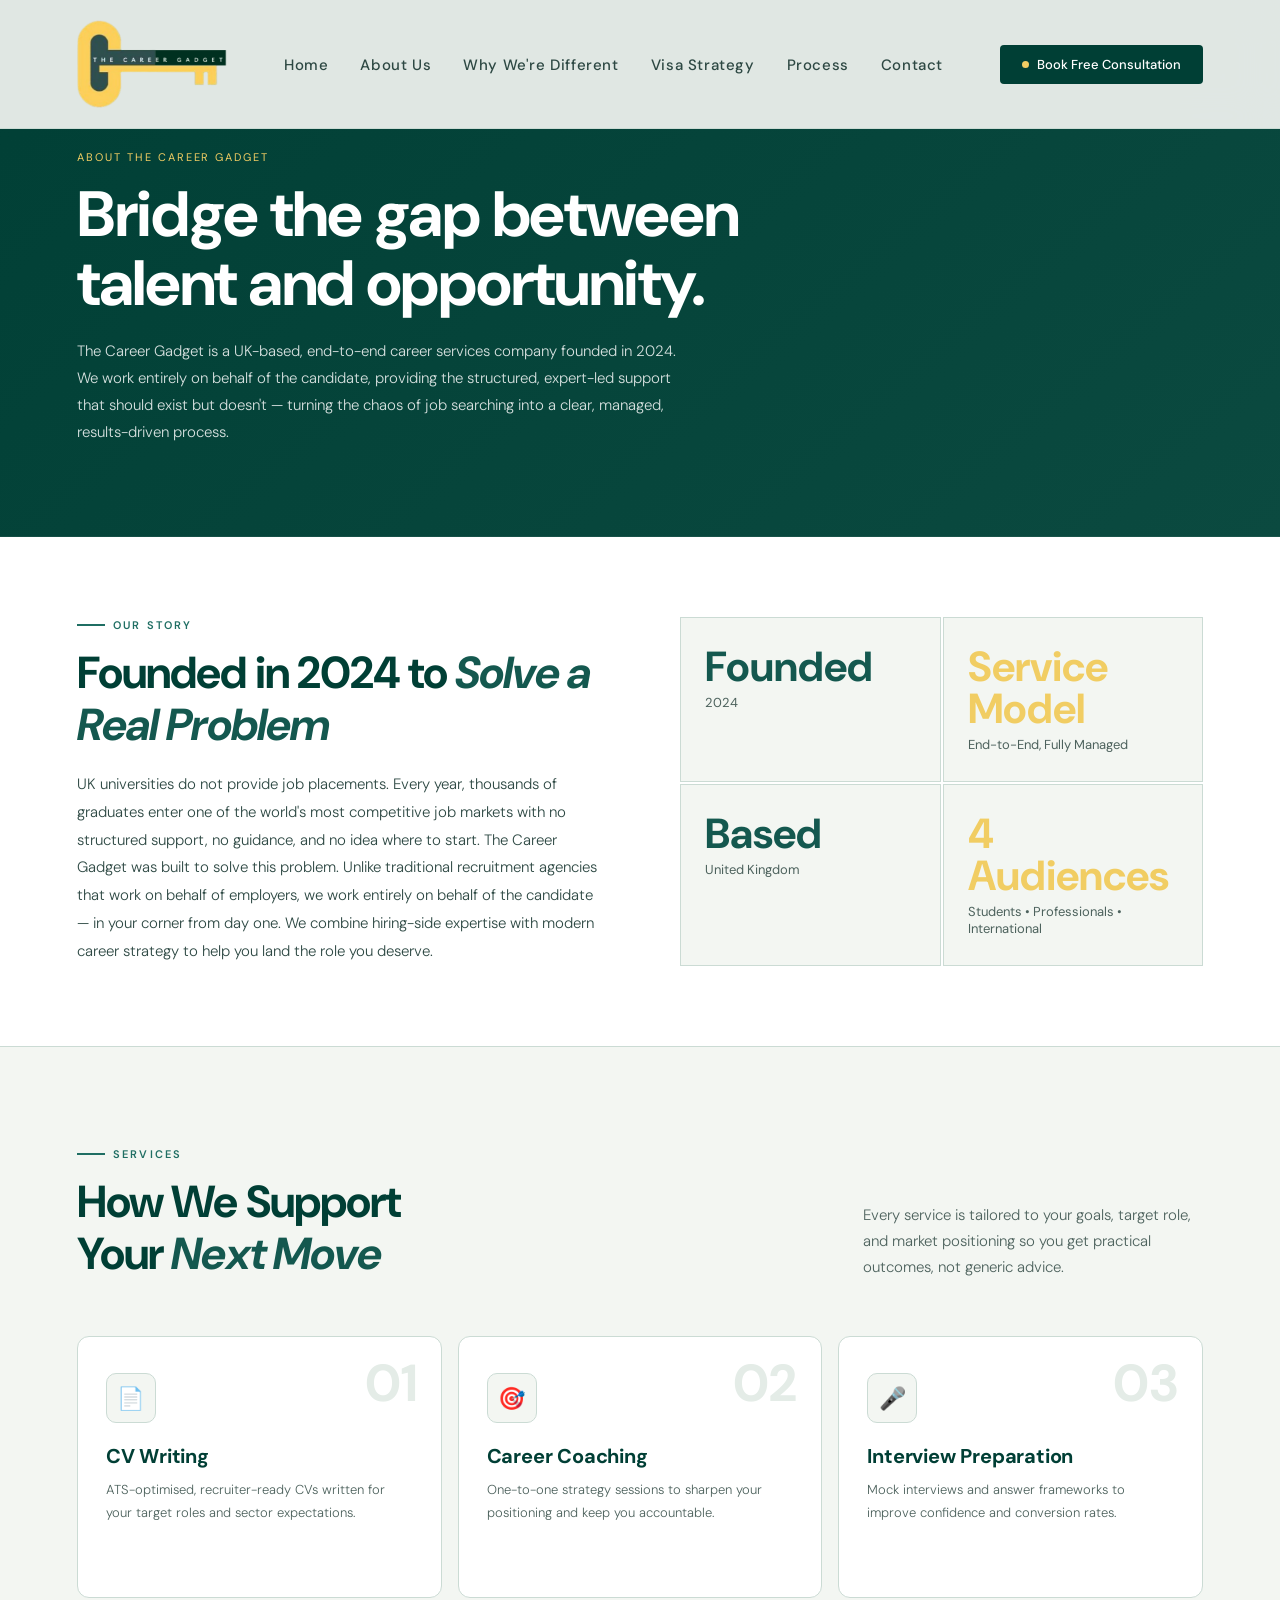
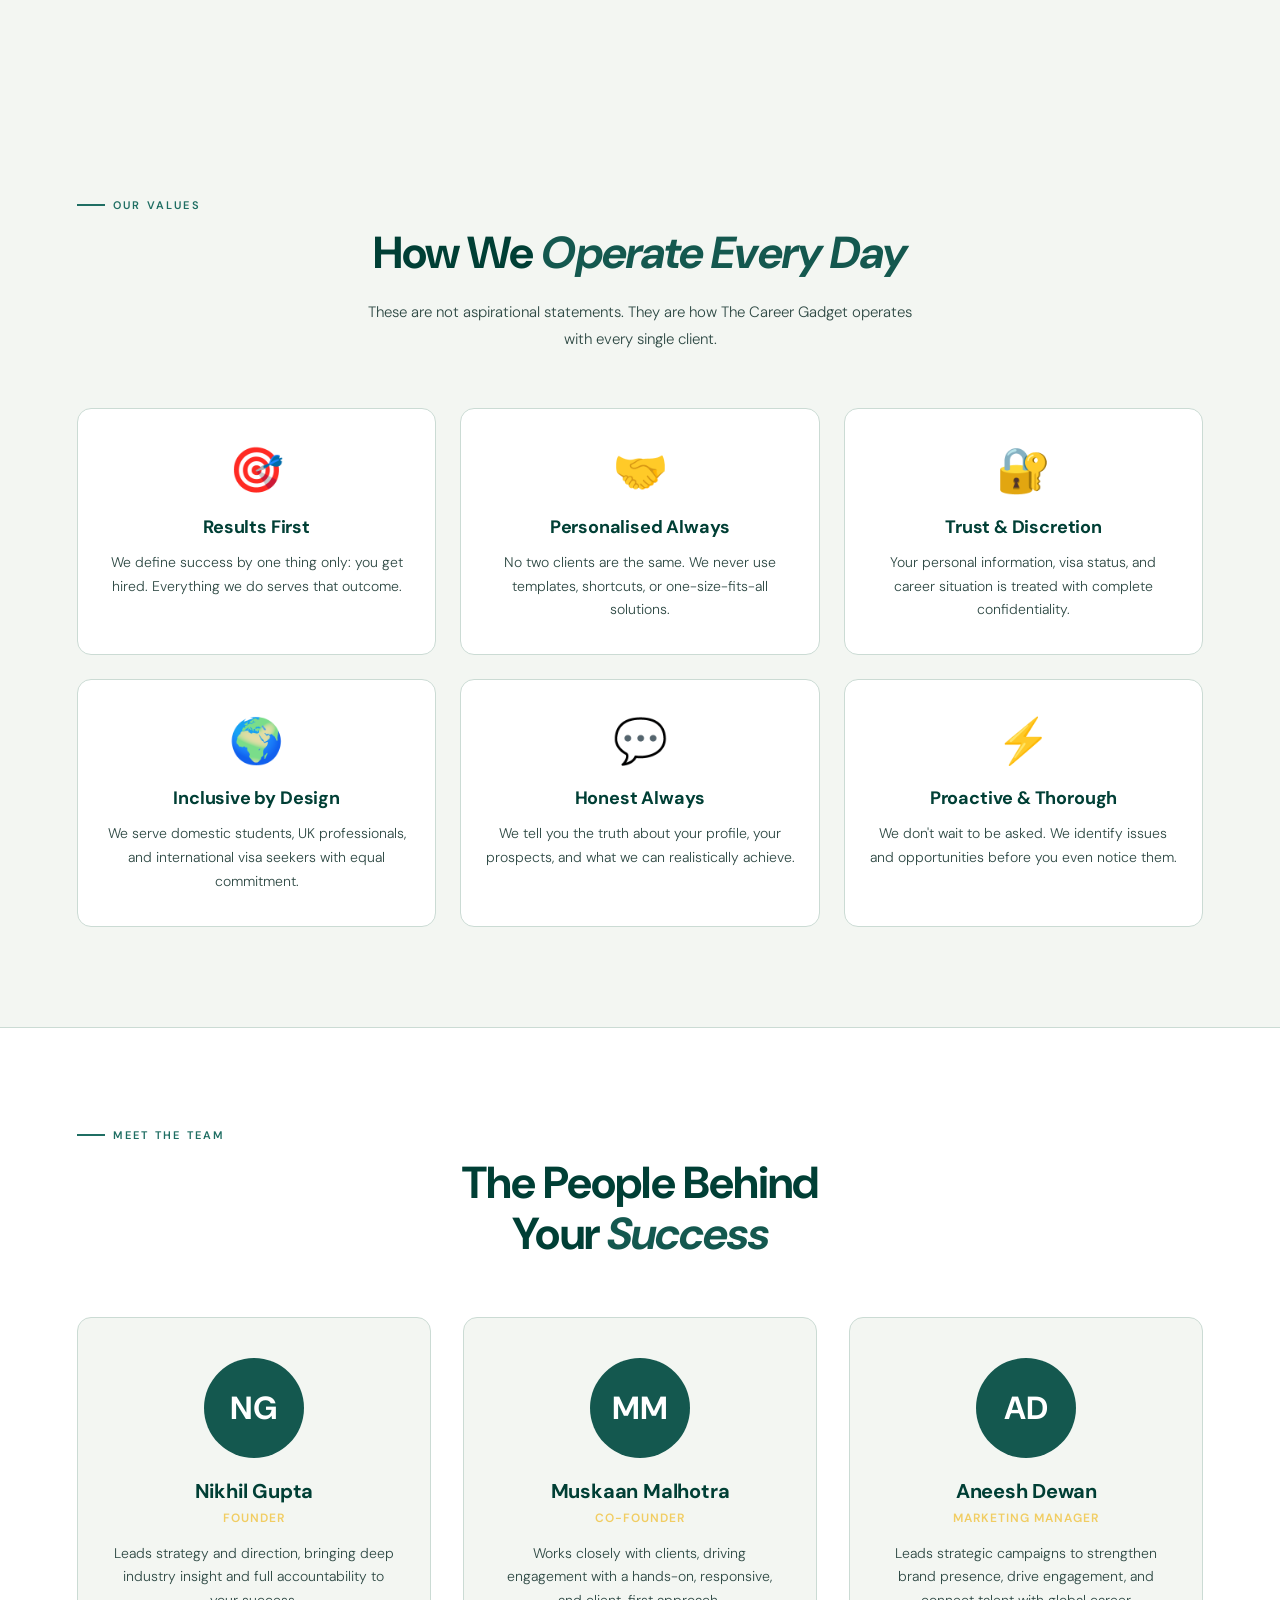
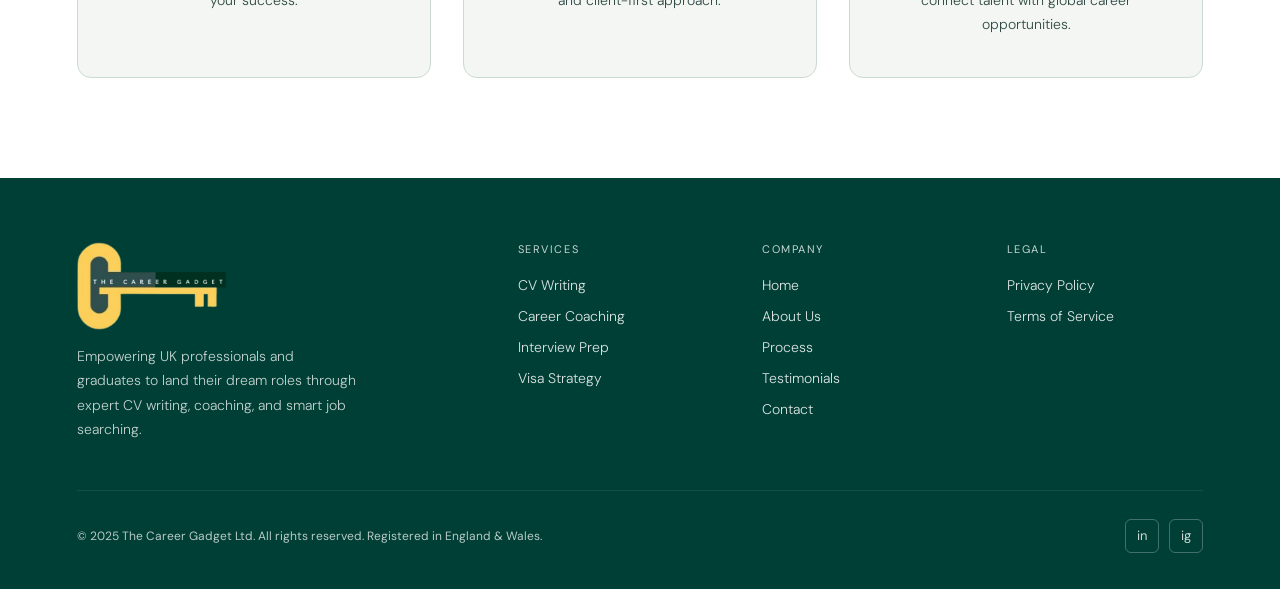
==== commit 196c5a58: "api edit" ====
--- a/about-us/index.html
+++ b/about-us/index.html
@@ -3,6 +3,11 @@
 <head>
 <meta charset="UTF-8"/>
 <meta name="viewport" content="width=device-width, initial-scale=1.0"/>
+<link rel="apple-touch-icon" sizes="180x180" href="/apple-touch-icon.png"/>
+<link rel="icon" type="image/png" sizes="32x32" href="/favicon-32x32.png"/>
+<link rel="icon" type="image/png" sizes="16x16" href="/favicon-16x16.png"/>
+<link rel="icon" href="/favicon.ico" type="image/x-icon"/>
+<link rel="manifest" href="/site.webmanifest"/>
 <title>About Us — The Career Gadget</title>
 <link href="https://fonts.googleapis.com/css2?family=Playfair+Display:ital,wght@0,400;0,700;1,400;1,700&family=DM+Sans:wght@300;400;500&display=swap" rel="stylesheet"/>
 <link rel="stylesheet" href="/css/styles.css"/>
@@ -128,6 +133,15 @@
         <p class="member-bio">Works closely with clients, driving engagement with a hands-on, responsive, and client-first approach.</p>
       </div>
     </div>
+
+    <div class="team-member reveal reveal-d2">
+      <div class="member-avatar">AD</div>
+      <div class="member-info">
+        <h3 class="member-name">Aneesh Dewan</h3>
+        <div class="member-role">Marketing Manager</div>
+        <p class="member-bio">Leads strategic campaigns to strengthen brand presence, drive engagement, and connect talent with global career opportunities.</p>
+      </div>
+    </div>
   </div>
 </section>
 
--- a/css/styles.css
+++ b/css/styles.css
@@ -325,7 +325,7 @@
   /* TEAM SECTION */
   .team-section { padding:100px 6vw; background:var(--white); border-top:1px solid var(--border); }
   .team-header { text-align:center; margin-bottom:56px; }
-  .team-grid { display:grid; grid-template-columns:repeat(2, 1fr); gap:40px; max-width:800px; margin:0 auto; }
+  .team-grid { display:grid; grid-template-columns:repeat(3, 1fr); gap:32px; max-width:1200px; margin:0 auto; }
   .team-member { background:var(--paper); border:1px solid var(--border); border-radius:14px; padding:40px 32px; display:flex; flex-direction:column; align-items:center; text-align:center; transition:border-color .3s, transform .3s, box-shadow .3s; }
   .team-member:hover { border-color:var(--accent); transform:translateY(-4px); box-shadow:0 24px 64px rgba(0,63,53,.09); }
   .member-avatar { width:100px; height:100px; border-radius:50%; background:var(--accent); color:var(--white); display:flex; align-items:center; justify-content:center; font-family:'DM Sans', sans-serif; font-size:32px; font-weight:700; margin-bottom:20px; }
@@ -336,6 +336,137 @@
 
   /* HERO TRUST BADGE */
   .hero-trust-badge { font-size:20px; }
+
+    .meeting-form {
+      max-width: 460px;
+      width: 100%;
+      margin: 0 auto;
+      font-family: inherit;
+    }
+
+    .meeting-form .field { margin-bottom: 1.1rem; }
+
+    .meeting-form label {
+      display: block;
+      font-size: 12px;
+      font-weight: 500;
+      letter-spacing: 0.06em;
+      text-transform: uppercase;
+      color: #6b6560;
+      margin-bottom: 6px;
+    }
+
+    .meeting-form input[type="text"],
+    .meeting-form input[type="email"],
+    .meeting-form input[type="date"],
+    .meeting-form input[type="time"],
+    .meeting-form textarea {
+      width: 100%;
+      padding: 11px 14px;
+      border: 1px solid #e2ddd8;
+      border-radius: 10px;
+      font-size: 14px;
+      font-family: inherit;
+      color: #1a1814;
+      background: #fdfcfb;
+      outline: none;
+      transition: border-color 0.18s, box-shadow 0.18s;
+      -webkit-appearance: none;
+      box-sizing: border-box;
+    }
+
+    .meeting-form input:focus,
+    .meeting-form textarea:focus {
+      border-color: #c8502a;
+      box-shadow: 0 0 0 3px rgba(200, 80, 42, 0.1);
+    }
+
+    .meeting-form input::placeholder,
+    .meeting-form textarea::placeholder { color: #b5b0aa; }
+
+    .meeting-form textarea {
+      resize: vertical;
+      min-height: 90px;
+      line-height: 1.6;
+    }
+
+    .meeting-form .form-row {
+      display: grid;
+      grid-template-columns: 1fr 1fr;
+      gap: 12px;
+    }
+
+    .meeting-form .mf-btn {
+      width: 100%;
+      margin-top: 0.5rem;
+      padding: 13px 20px;
+      background: #c8502a;
+      color: #fff;
+      border: none;
+      border-radius: 10px;
+      font-family: inherit;
+      font-size: 14px;
+      font-weight: 500;
+      cursor: pointer;
+      display: flex;
+      align-items: center;
+      justify-content: center;
+      gap: 8px;
+      transition: background 0.18s, transform 0.12s;
+      box-sizing: border-box;
+    }
+
+    .meeting-form .mf-btn:hover  { background: #b04423; }
+    .meeting-form .mf-btn:active { transform: scale(0.98); }
+    .meeting-form .mf-btn:disabled { background: #d9cfc9; cursor: not-allowed; transform: none; }
+
+    .meeting-form .mf-status {
+      margin-top: 1rem;
+      padding: 12px 14px;
+      border-radius: 10px;
+      font-size: 13px;
+      line-height: 1.55;
+      display: none;
+    }
+
+    .meeting-form .mf-status.success {
+      display: block;
+      background: #edf7ed;
+      color: #2d6a2d;
+      border: 1px solid #b8e0b8;
+    }
+
+    .meeting-form .mf-status.error {
+      display: block;
+      background: #fdf0ec;
+      color: #c8502a;
+      border: 1px solid #f0c4b4;
+    }
+
+    .meeting-form .mf-status.loading {
+      display: flex;
+      align-items: center;
+      gap: 10px;
+      background: #fafaf9;
+      color: #6b6560;
+      border: 1px solid #e2ddd8;
+    }
+
+    .meeting-form .mf-spinner {
+      width: 14px;
+      height: 14px;
+      border: 2px solid #d9cfc9;
+      border-top-color: #c8502a;
+      border-radius: 50%;
+      animation: mf-spin 0.7s linear infinite;
+      flex-shrink: 0;
+    }
+
+    @keyframes mf-spin { to { transform: rotate(360deg); } }
+
+    @media (max-width: 420px) {
+      .meeting-form .form-row { grid-template-columns: 1fr; }
+    }
 
   /* PROCESS RESPONSIVE */
   @media(min-width:600px) {
